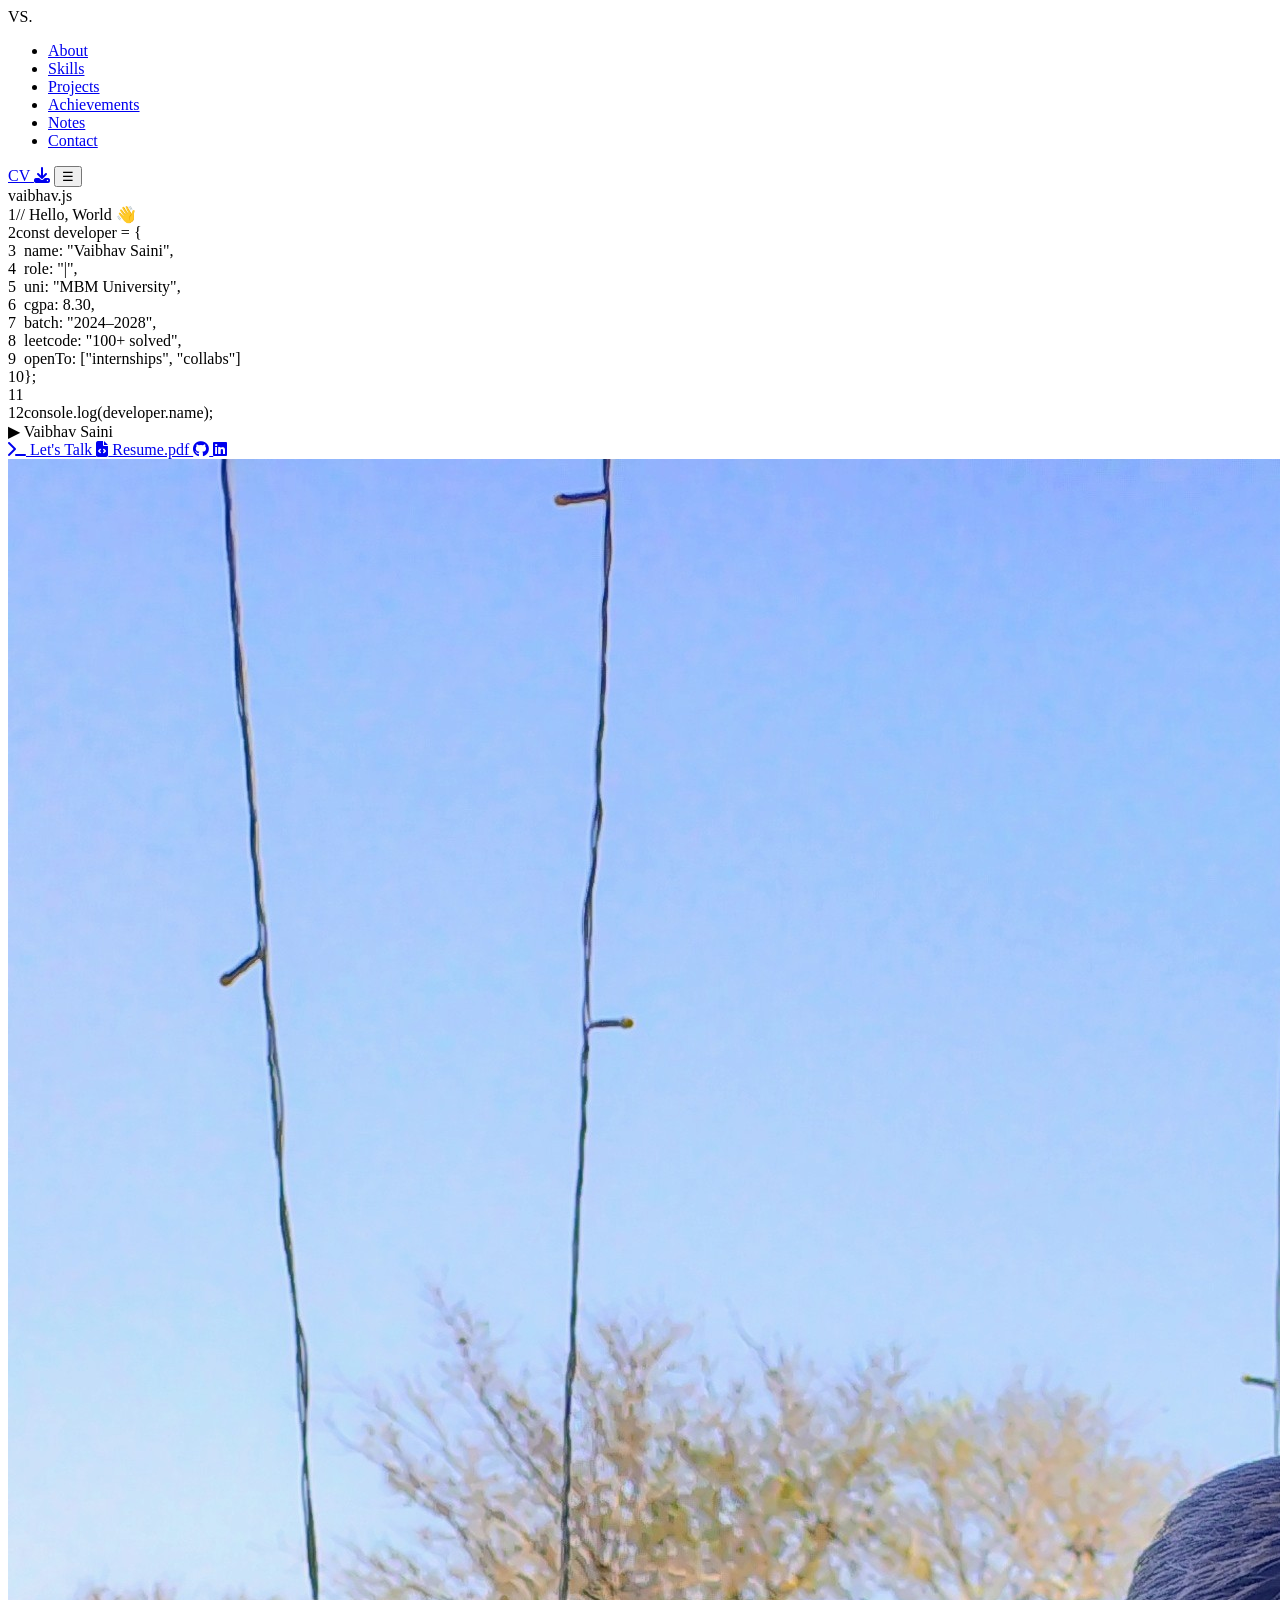
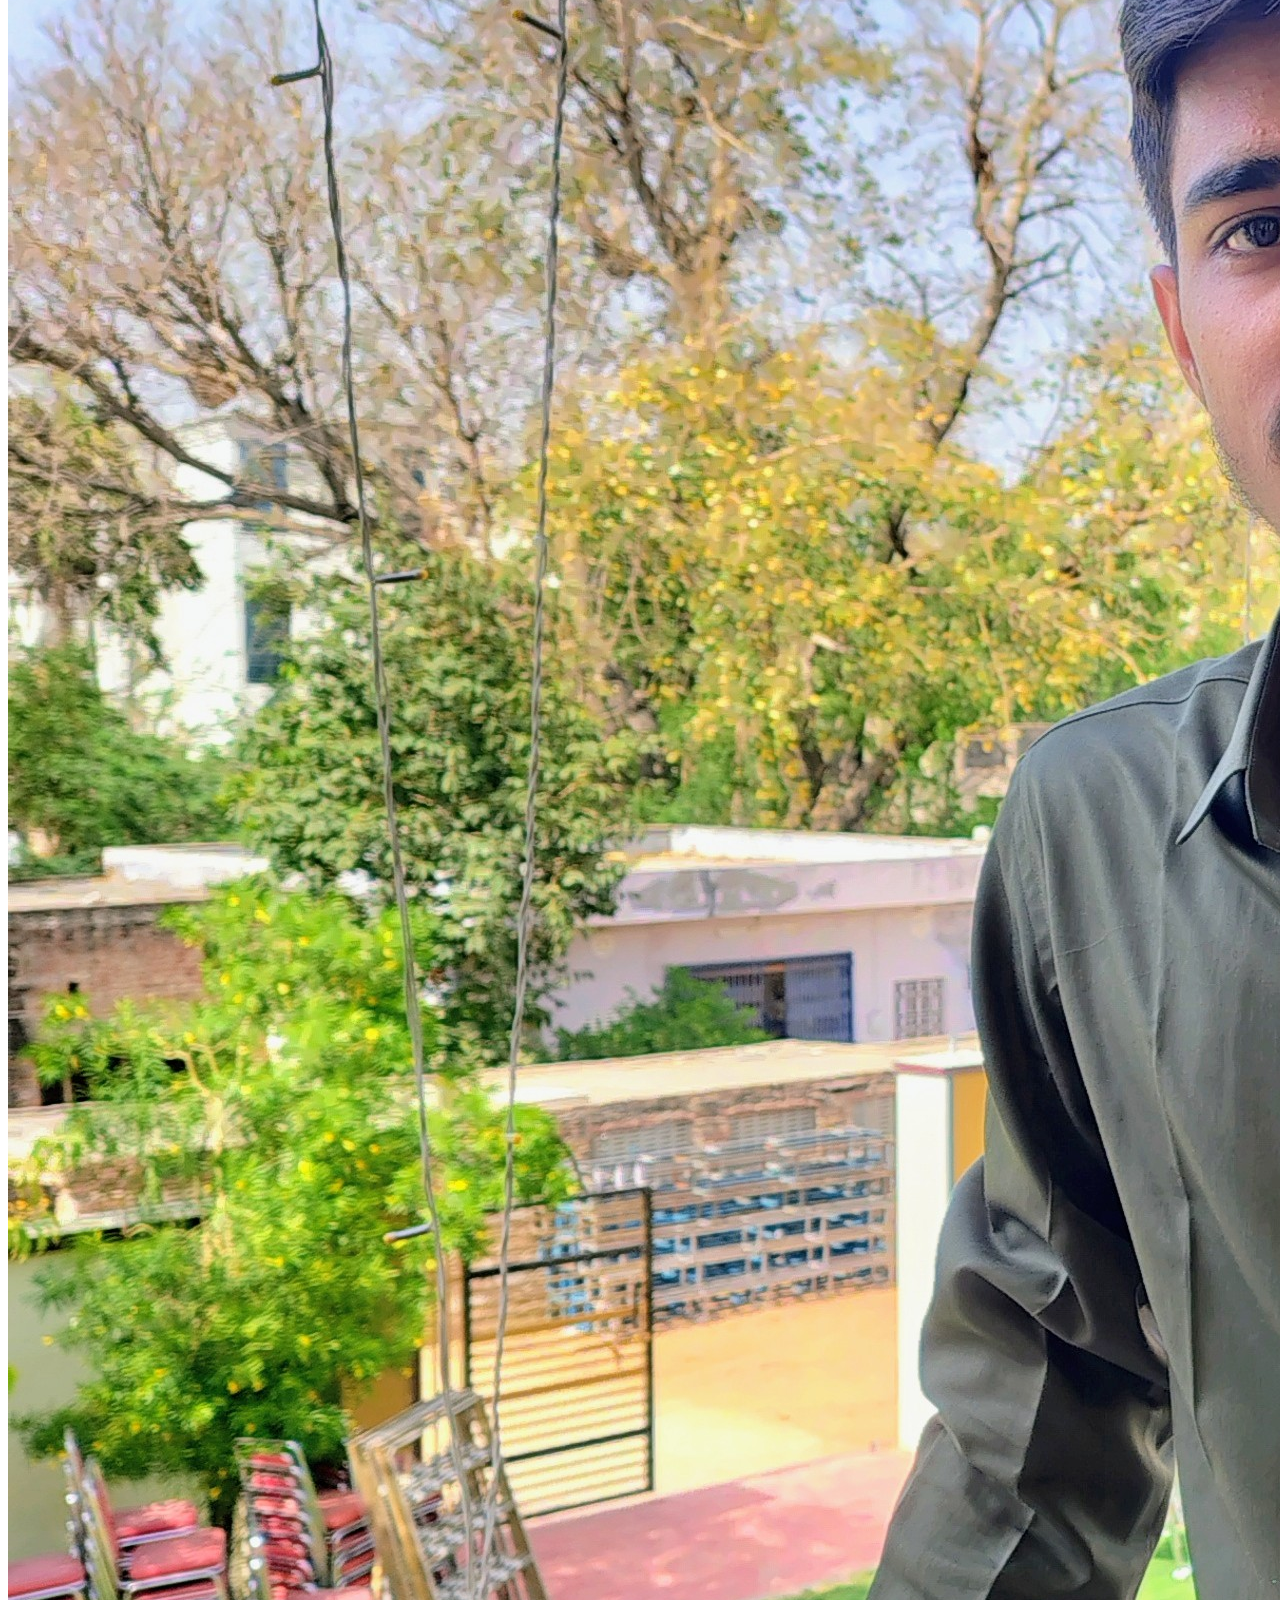
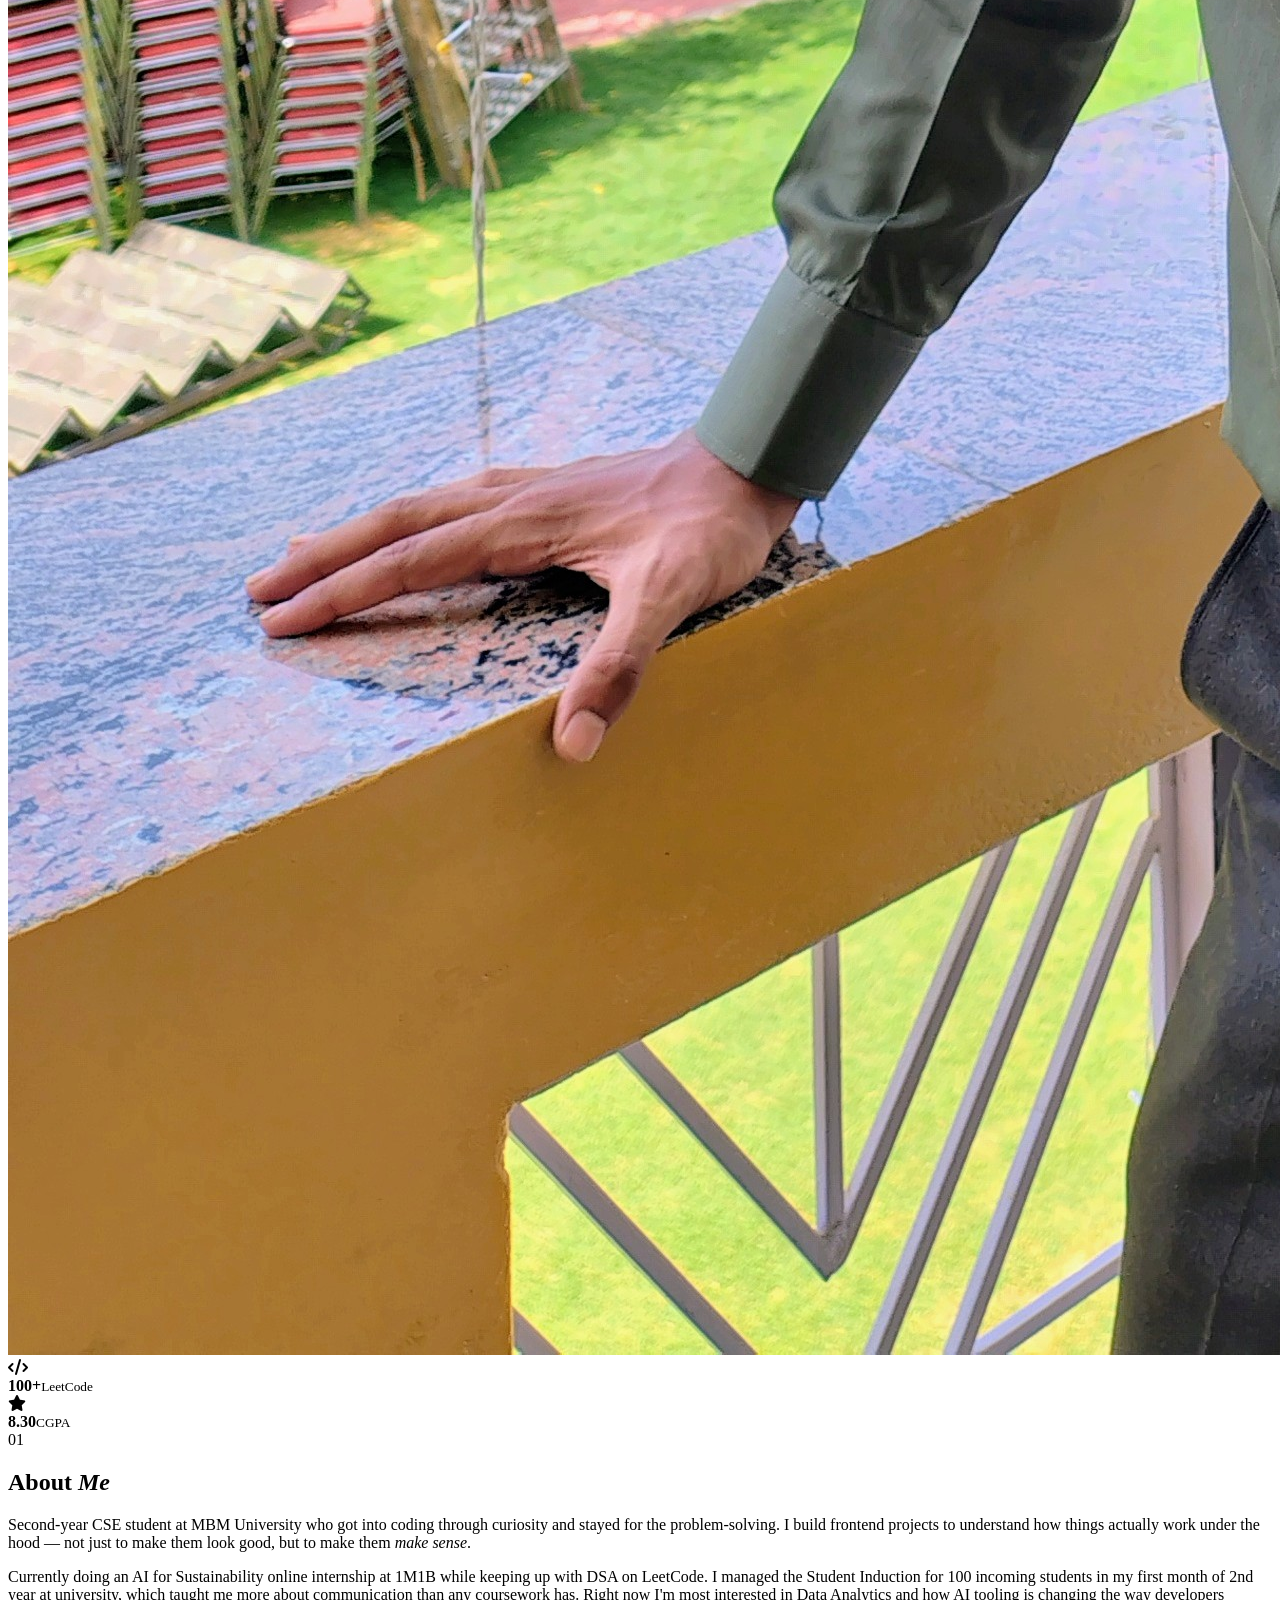
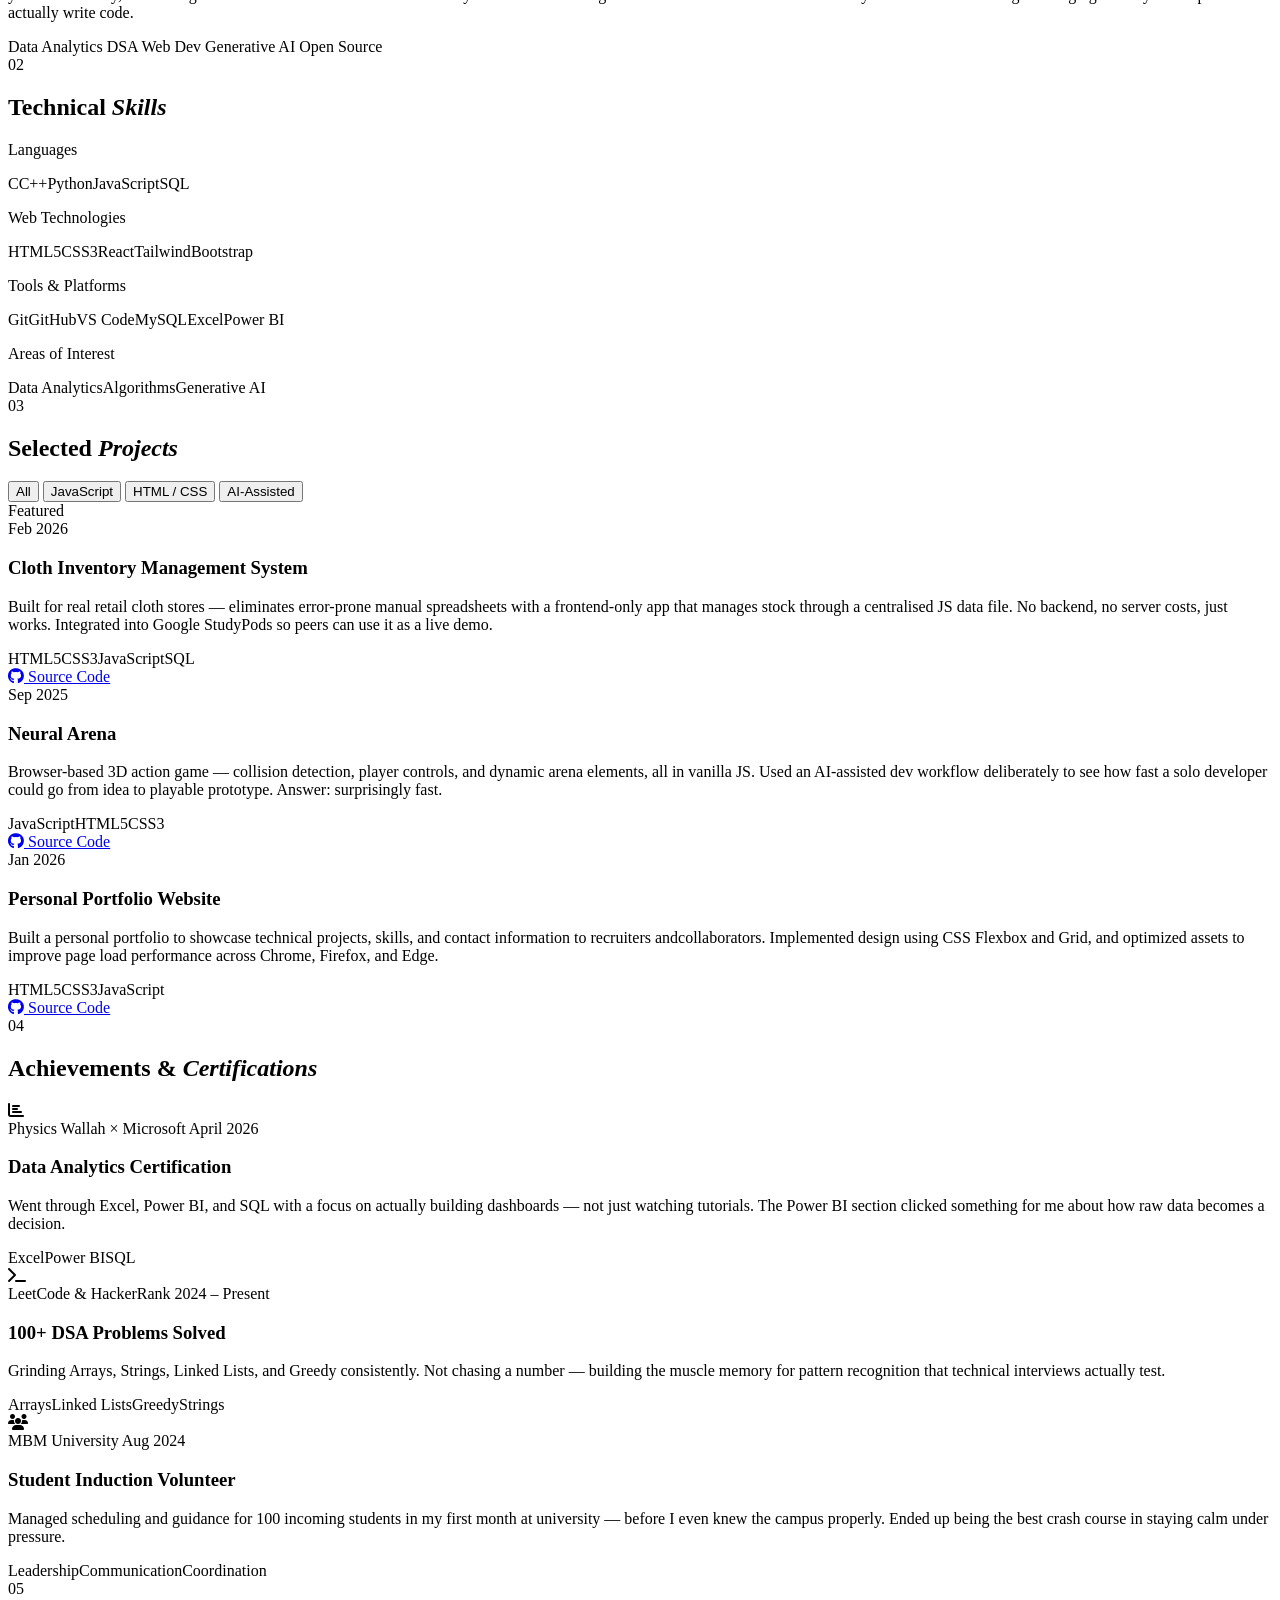
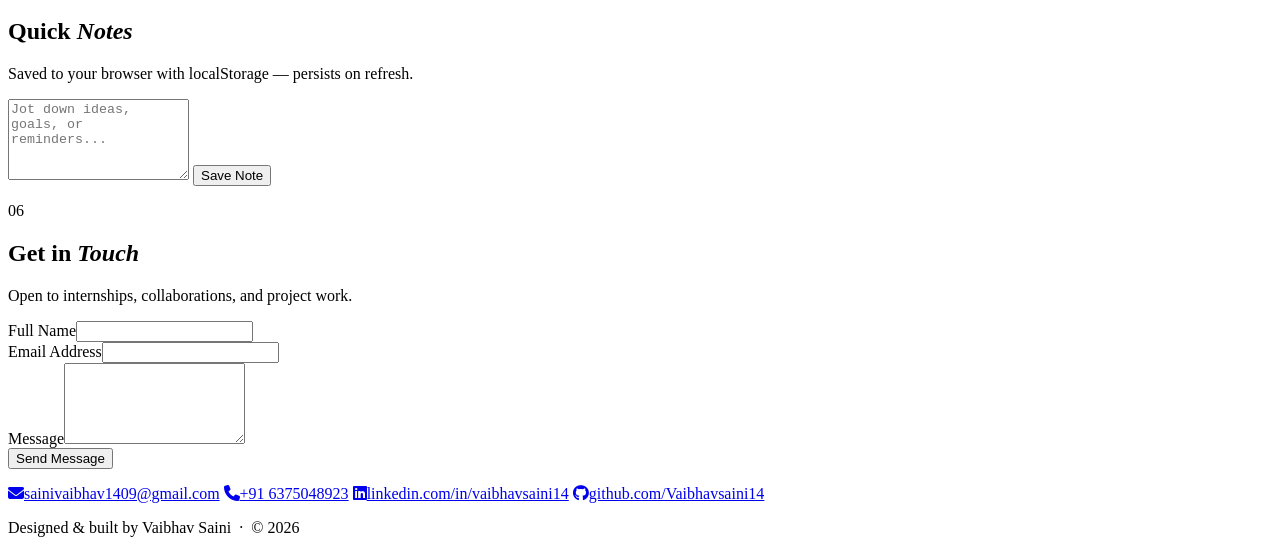
==== Task - 4/index.html @ e15093e6 "Added index file" ====
<!DOCTYPE html>
<html lang="en">
<head>
  <meta charset="UTF-8" />
  <meta name="viewport" content="width=device-width, initial-scale=1.0" />
  <title>Vaibhav Saini — Portfolio</title>
  <link rel="stylesheet" href="style.css" />
  <link rel="stylesheet" href="https://cdnjs.cloudflare.com/ajax/libs/font-awesome/6.4.0/css/all.min.css" />
  <link href="https://fonts.googleapis.com/css2?family=JetBrains+Mono:wght@400;500;600&family=Outfit:wght@300;400;500;600;700&display=swap" rel="stylesheet" />
</head>
<body>

  <nav class="nav">
    <div class="logo">VS<span>.</span></div>
    <ul class="navlist" id="navmenu">
      <li><a href="#about">About</a></li>
      <li><a href="#skills">Skills</a></li>
      <li><a href="#projects">Projects</a></li>
      <li><a href="#certs">Achievements</a></li>
      <li><a href="#notes">Notes</a></li>
      <li><a href="#contact">Contact</a></li>
    </ul>
    <div class="navr">
      <a href="My_Resume.pdf" download class="nav-cv">CV <i class="fas fa-download"></i></a>
      <button class="ham" onclick="toggleNav()">&#9776;</button>
    </div>
  </nav>

  <section id="home" class="hero">
    <div class="hero-bg-grid"></div>

    <div class="hero-inner">
      <!-- LEFT: code block intro -->
      <div class="hero-left">
        <div class="code-block">
          <div class="code-bar">
            <span class="dot dot-r"></span><span class="dot dot-y"></span><span class="dot dot-g"></span>
            <span class="code-filename">vaibhav.js</span>
          </div>
          <div class="code-body">
            <div class="code-line"><span class="ln">1</span><span class="cm">// Hello, World 👋</span></div>
            <div class="code-line"><span class="ln">2</span><span class="kw">const</span> <span class="va">developer</span> <span class="op">=</span> <span class="br">{</span></div>
            <div class="code-line"><span class="ln">3</span>&nbsp;&nbsp;<span class="pr">name</span><span class="op">:</span> <span class="st">"Vaibhav Saini"</span><span class="op">,</span></div>
            <div class="code-line"><span class="ln">4</span>&nbsp;&nbsp;<span class="pr">role</span><span class="op">:</span> <span class="st">"<span id="typer"></span><span class="cur">|</span>"</span><span class="op">,</span></div>
            <div class="code-line"><span class="ln">5</span>&nbsp;&nbsp;<span class="pr">uni</span><span class="op">:</span> <span class="st">"MBM University"</span><span class="op">,</span></div>
            <div class="code-line"><span class="ln">6</span>&nbsp;&nbsp;<span class="pr">cgpa</span><span class="op">:</span> <span class="nm">8.30</span><span class="op">,</span></div>
            <div class="code-line"><span class="ln">7</span>&nbsp;&nbsp;<span class="pr">batch</span><span class="op">:</span> <span class="st">"2024–2028"</span><span class="op">,</span></div>
            <div class="code-line"><span class="ln">8</span>&nbsp;&nbsp;<span class="pr">leetcode</span><span class="op">:</span> <span class="st">"100+ solved"</span><span class="op">,</span></div>
            <div class="code-line"><span class="ln">9</span>&nbsp;&nbsp;<span class="pr">openTo</span><span class="op">:</span> <span class="br">[</span><span class="st">"internships"</span><span class="op">,</span> <span class="st">"collabs"</span><span class="br">]</span></div>
            <div class="code-line"><span class="ln">10</span><span class="br">}</span><span class="op">;</span></div>
            <div class="code-line code-gap"><span class="ln">11</span></div>
            <div class="code-line"><span class="ln">12</span><span class="fn">console</span><span class="op">.</span><span class="fn">log</span><span class="br">(</span><span class="va">developer</span><span class="op">.</span><span class="pr">name</span><span class="br">)</span><span class="op">;</span></div>
            <div class="code-output"><span class="arrow">▶</span> <span class="out-text">Vaibhav Saini</span></div>
          </div>
        </div>

        <div class="hero-cta-row">
          <a href="#contact" class="btn-dev primary-dev">
            <i class="fas fa-terminal"></i> Let's Talk
          </a>
          <a href="My_Resume.pdf" download class="btn-dev ghost-dev">
            <i class="fas fa-file-code"></i> Resume.pdf
          </a>
          <a href="https://github.com/Vaibhavsaini14" target="_blank" class="btn-dev icon-dev">
            <i class="fab fa-github"></i>
          </a>
          <a href="https://linkedin.com/in/vaibhavsaini14" target="_blank" class="btn-dev icon-dev">
            <i class="fab fa-linkedin"></i>
          </a>
        </div>
      </div>

      <!-- RIGHT: photo + stat chips -->
      <div class="hero-right">
        <div class="photo-wrap">
          <img src="My Pic.jpg" alt="Vaibhav Saini" class="hero-photo" />
          <div class="stat-chip chip-lc">
            <i class="fas fa-code"></i>
            <div><strong>100+</strong><small>LeetCode</small></div>
          </div>
          <div class="stat-chip chip-gpa">
            <i class="fas fa-star"></i>
            <div><strong>8.30</strong><small>CGPA</small></div>
          </div>
        </div>
      </div>
    </div>
  </section>

  <section id="about" class="sec">
    <span class="sec-num">01</span>
    <div class="about-wrap">
      <h2 class="sec-h">About <em>Me</em></h2>
      <div class="about-body">
        <p>Second-year CSE student at MBM University who got into coding through curiosity and stayed for the problem-solving. I build frontend projects to understand how things actually work under the hood — not just to make them look good, but to make them <em>make sense</em>.</p>
        <p>Currently doing an AI for Sustainability online internship at 1M1B while keeping up with DSA on LeetCode. I managed the Student Induction for 100 incoming students in my first month of 2nd year at university, which taught me more about communication than any coursework has. Right now I'm most interested in Data Analytics and how AI tooling is changing the way developers actually write code.</p>
        <div class="about-tags">
          <span>Data Analytics</span>
          <span>DSA</span>
          <span>Web Dev</span>
          <span>Generative AI</span>
          <span>Open Source</span>
        </div>
      </div>
    </div>
  </section>

  <section id="skills" class="sec sec-alt">
    <span class="sec-num">02</span>
    <h2 class="sec-h">Technical <em>Skills</em></h2>
    <div class="skills-wrap">
      <div class="sk-group">
        <p class="sk-label">Languages</p>
        <div class="sk-pills">
          <span>C</span><span>C++</span><span>Python</span><span>JavaScript</span><span>SQL</span>
        </div>
      </div>
      <div class="sk-group">
        <p class="sk-label">Web Technologies</p>
        <div class="sk-pills">
          <span>HTML5</span><span>CSS3</span><span>React</span><span>Tailwind</span><span>Bootstrap</span>
        </div>
      </div>
      <div class="sk-group">
        <p class="sk-label">Tools & Platforms</p>
        <div class="sk-pills">
          <span>Git</span><span>GitHub</span><span>VS Code</span><span>MySQL</span><span>Excel</span><span>Power BI</span>
        </div>
      </div>
      <div class="sk-group">
        <p class="sk-label">Areas of Interest</p>
        <div class="sk-pills interest">
          <span>Data Analytics</span><span>Algorithms</span><span>Generative AI</span>
        </div>
      </div>
    </div>
  </section>

  <section id="projects" class="sec">
    <span class="sec-num">03</span>
    <h2 class="sec-h">Selected <em>Projects</em></h2>
    <div class="filter-row">
      <button class="fbtn active" onclick="filterP(this,'all')">All</button>
      <button class="fbtn" onclick="filterP(this,'js')">JavaScript</button>
      <button class="fbtn" onclick="filterP(this,'css')">HTML / CSS</button>
      <button class="fbtn" onclick="filterP(this,'ai')">AI-Assisted</button>
    </div>
    <div class="pgrid" id="pgrid">

      <div class="pcard" data-cat="js css">
        <div class="pcard-head">
          <span class="ptag-feat">Featured</span>
          <div class="pcard-date">Feb 2026</div>
        </div>
        <h3>Cloth Inventory Management System</h3>
        <p>Built for real retail cloth stores — eliminates error-prone manual spreadsheets with a frontend-only app that manages stock through a centralised JS data file. No backend, no server costs, just works. Integrated into Google StudyPods so peers can use it as a live demo.</p>
        <div class="ptech"><span>HTML5</span><span>CSS3</span><span>JavaScript</span><span>SQL</span></div>
        <a class="plink" href="https://github.com/mnjangid/SP0516-Major-Project" target="_blank"><i class="fab fa-github"></i> Source Code</a>
      </div>

      <div class="pcard" data-cat="js ai">
        <div class="pcard-head">
          <div class="pcard-date">Sep 2025</div>
        </div>
        <h3>Neural Arena</h3>
        <p>Browser-based 3D action game — collision detection, player controls, and dynamic arena elements, all in vanilla JS. Used an AI-assisted dev workflow deliberately to see how fast a solo developer could go from idea to playable prototype. Answer: surprisingly fast.</p>
        <div class="ptech"><span>JavaScript</span><span>HTML5</span><span>CSS3</span></div>
        <a class="plink" href="https://github.com/Vaibhavsaini14/Neural_Arena-3D-Game" target="_blank"><i class="fab fa-github"></i> Source Code</a>
      </div>

      <div class="pcard" data-cat="js css">
        <div class="pcard-head">
          <div class="pcard-date">Jan 2026</div>
        </div>
        <h3>Personal Portfolio Website</h3>
        <p>Built a personal portfolio to showcase technical projects, skills, and contact information to recruiters andcollaborators.
        Implemented design using CSS Flexbox and Grid, and optimized assets to improve page load performance across Chrome, Firefox, and Edge.</p>
        <div class="ptech"><span>HTML5</span><span>CSS3</span><span>JavaScript</span></div>
        <a class="plink" href="https://github.com/Vaibhavsaini14/WebDev" target="_blank"><i class="fab fa-github"></i> Source Code</a>
      </div>

    </div>
  </section>

  <section id="certs" class="sec sec-alt">
    <span class="sec-num">04</span>
    <h2 class="sec-h">Achievements &amp; <em>Certifications</em></h2>
    <div class="certs-grid">
      <div class="cert-card">
        <div class="cert-icon"><i class="fas fa-chart-bar"></i></div>
        <div class="cert-body">
          <span class="cert-issuer">Physics Wallah × Microsoft</span>
          <span class="cert-date">April 2026</span>
          <h3>Data Analytics Certification</h3>
          <p>Went through Excel, Power BI, and SQL with a focus on actually building dashboards — not just watching tutorials. The Power BI section clicked something for me about how raw data becomes a decision.</p>
          <div class="cert-tags"><span>Excel</span><span>Power BI</span><span>SQL</span></div>
        </div>
      </div>
      <div class="cert-card">
        <div class="cert-icon"><i class="fas fa-terminal"></i></div>
        <div class="cert-body">
          <span class="cert-issuer">LeetCode &amp; HackerRank</span>
          <span class="cert-date">2024 – Present</span>
          <h3>100+ DSA Problems Solved</h3>
          <p>Grinding Arrays, Strings, Linked Lists, and Greedy consistently. Not chasing a number — building the muscle memory for pattern recognition that technical interviews actually test.</p>
          <div class="cert-tags"><span>Arrays</span><span>Linked Lists</span><span>Greedy</span><span>Strings</span></div>
        </div>
      </div>
      <div class="cert-card">
        <div class="cert-icon"><i class="fas fa-users"></i></div>
        <div class="cert-body">
          <span class="cert-issuer">MBM University</span>
          <span class="cert-date">Aug 2024</span>
          <h3>Student Induction Volunteer</h3>
          <p>Managed scheduling and guidance for 100 incoming students in my first month at university — before I even knew the campus properly. Ended up being the best crash course in staying calm under pressure.</p>
          <div class="cert-tags"><span>Leadership</span><span>Communication</span><span>Coordination</span></div>
        </div>
      </div>
    </div>
  </section>

  <section id="notes" class="sec">
    <span class="sec-num">05</span>
    <h2 class="sec-h">Quick <em>Notes</em></h2>
    <p class="sec-sub">Saved to your browser with localStorage — persists on refresh.</p>
    <div class="notes-wrap">
      <div class="notes-in">
        <textarea id="ntxt" rows="5" placeholder="Jot down ideas, goals, or reminders..."></textarea>
        <button onclick="saveNote()">Save Note</button>
      </div>
      <ul id="nlist"></ul>
    </div>
  </section>

  <section id="contact" class="sec sec-alt">
    <span class="sec-num">06</span>
    <h2 class="sec-h">Get in <em>Touch</em></h2>
    <p class="sec-sub">Open to internships, collaborations, and project work.</p>
    <div class="contact-wrap">
      <form id="cform" onsubmit="sendMsg(event)" novalidate>
        <div class="fg"><label>Full Name</label><input type="text" id="cname" /><span class="err" id="e1"></span></div>
        <div class="fg"><label>Email Address</label><input type="email" id="cemail" /><span class="err" id="e2"></span></div>
        <div class="fg"><label>Message</label><textarea id="cmsg" rows="5"></textarea><span class="err" id="e3"></span></div>
        <button type="submit" class="btn">Send Message</button>
        <p class="ok" id="ok"></p>
      </form>
      <div class="contact-info">
        <a href="mailto:sainivaibhav1409@gmail.com" class="cinfo-row"><i class="fas fa-envelope"></i><span>sainivaibhav1409@gmail.com</span></a>
        <a href="tel:+916375048923" class="cinfo-row"><i class="fas fa-phone"></i><span>+91 6375048923</span></a>
        <a href="https://linkedin.com/in/vaibhavsaini14" target="_blank" class="cinfo-row"><i class="fab fa-linkedin"></i><span>linkedin.com/in/vaibhavsaini14</span></a>
        <a href="https://github.com/Vaibhavsaini14" target="_blank" class="cinfo-row"><i class="fab fa-github"></i><span>github.com/Vaibhavsaini14</span></a>  
      </div>
    </div>
  </section>

  <footer class="foot">
    <p>Designed &amp; built by <span>Vaibhav Saini</span> &nbsp;·&nbsp; &copy; 2026</p>
  </footer>

  <script src="script.js"></script>
</body>
</html>
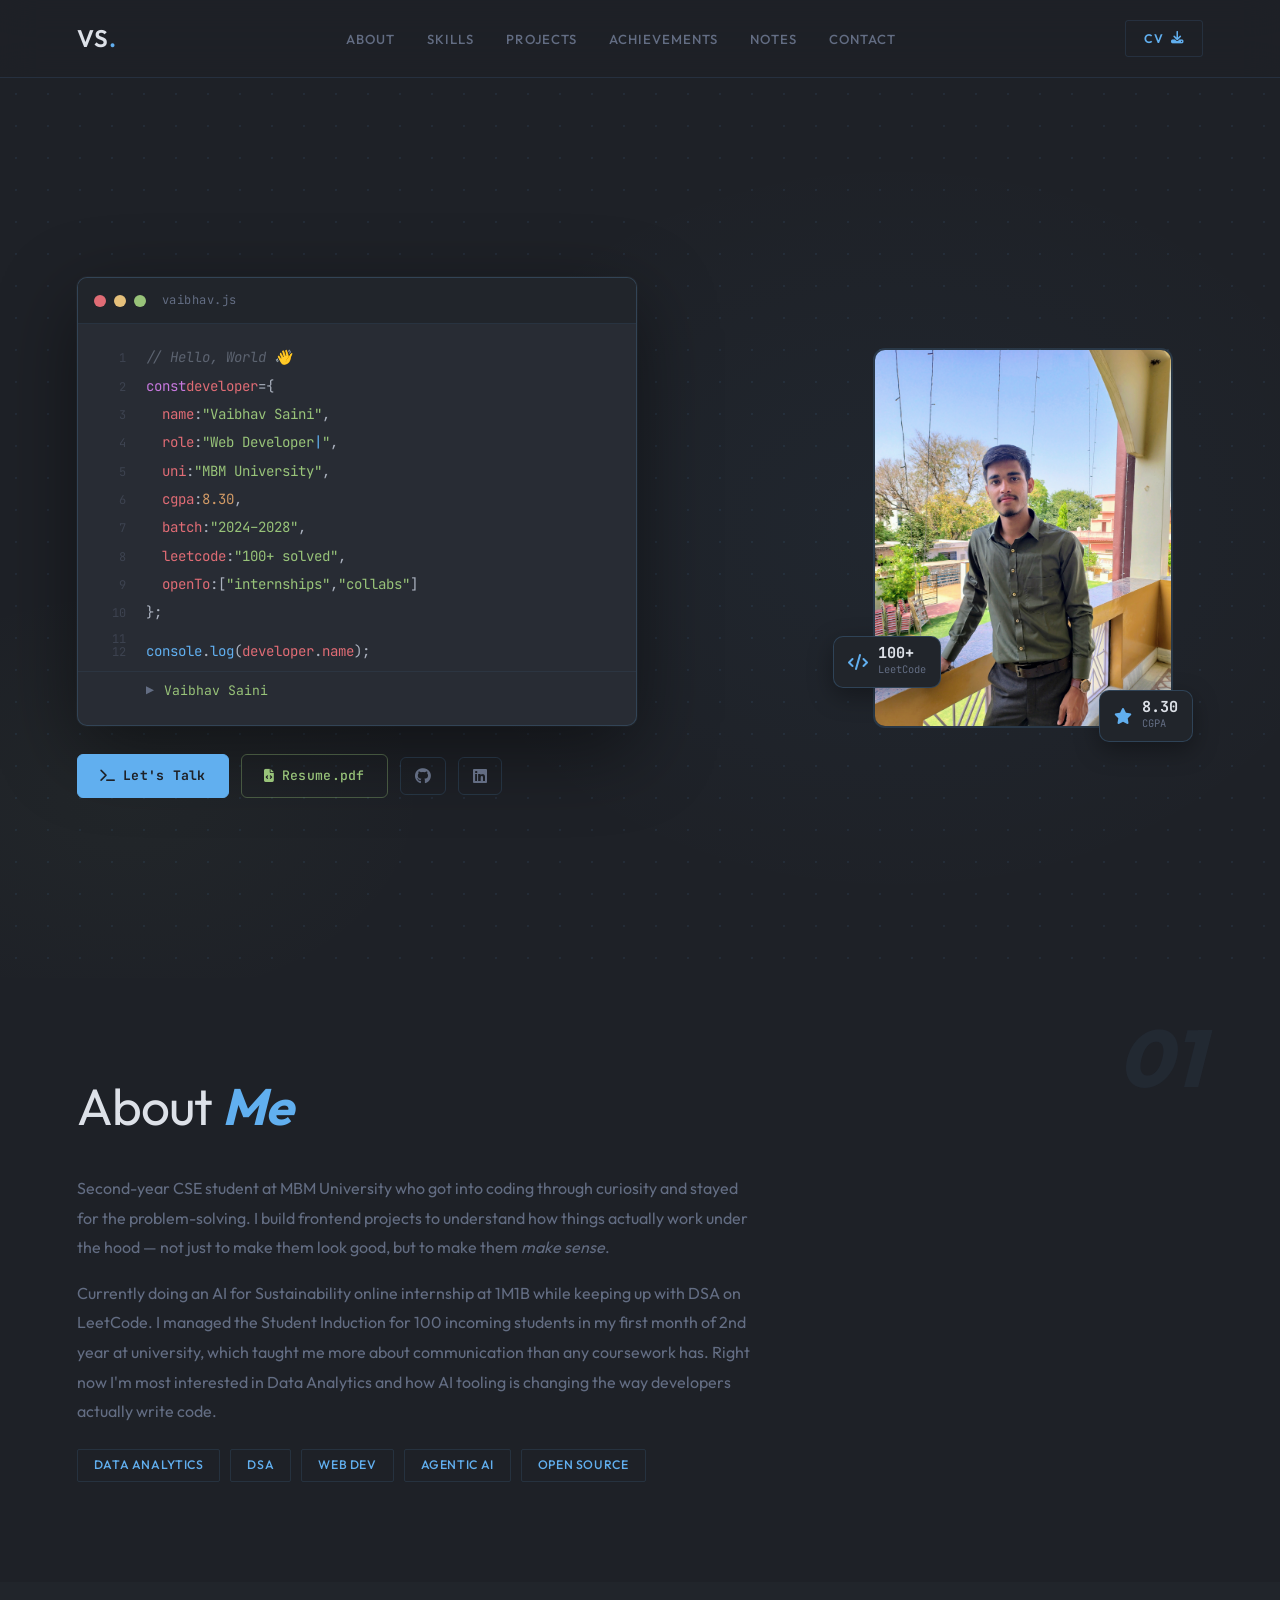
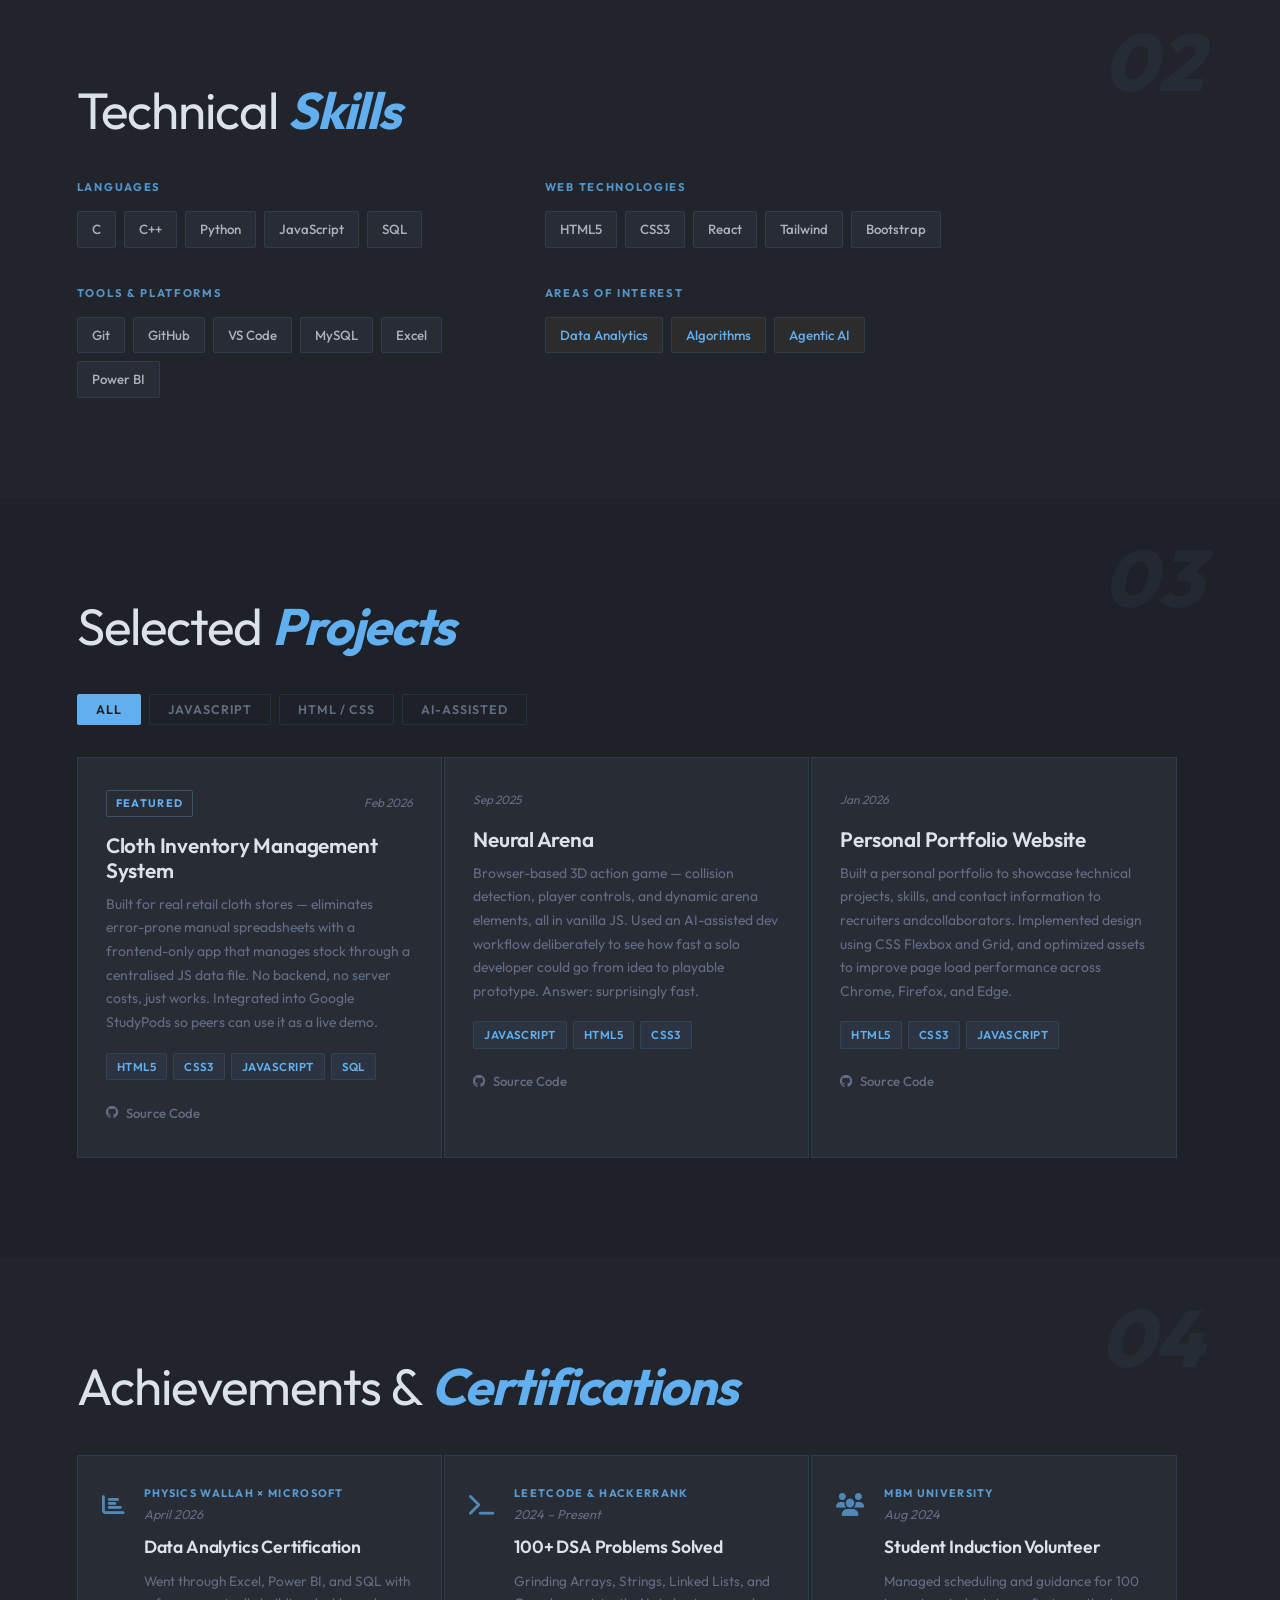
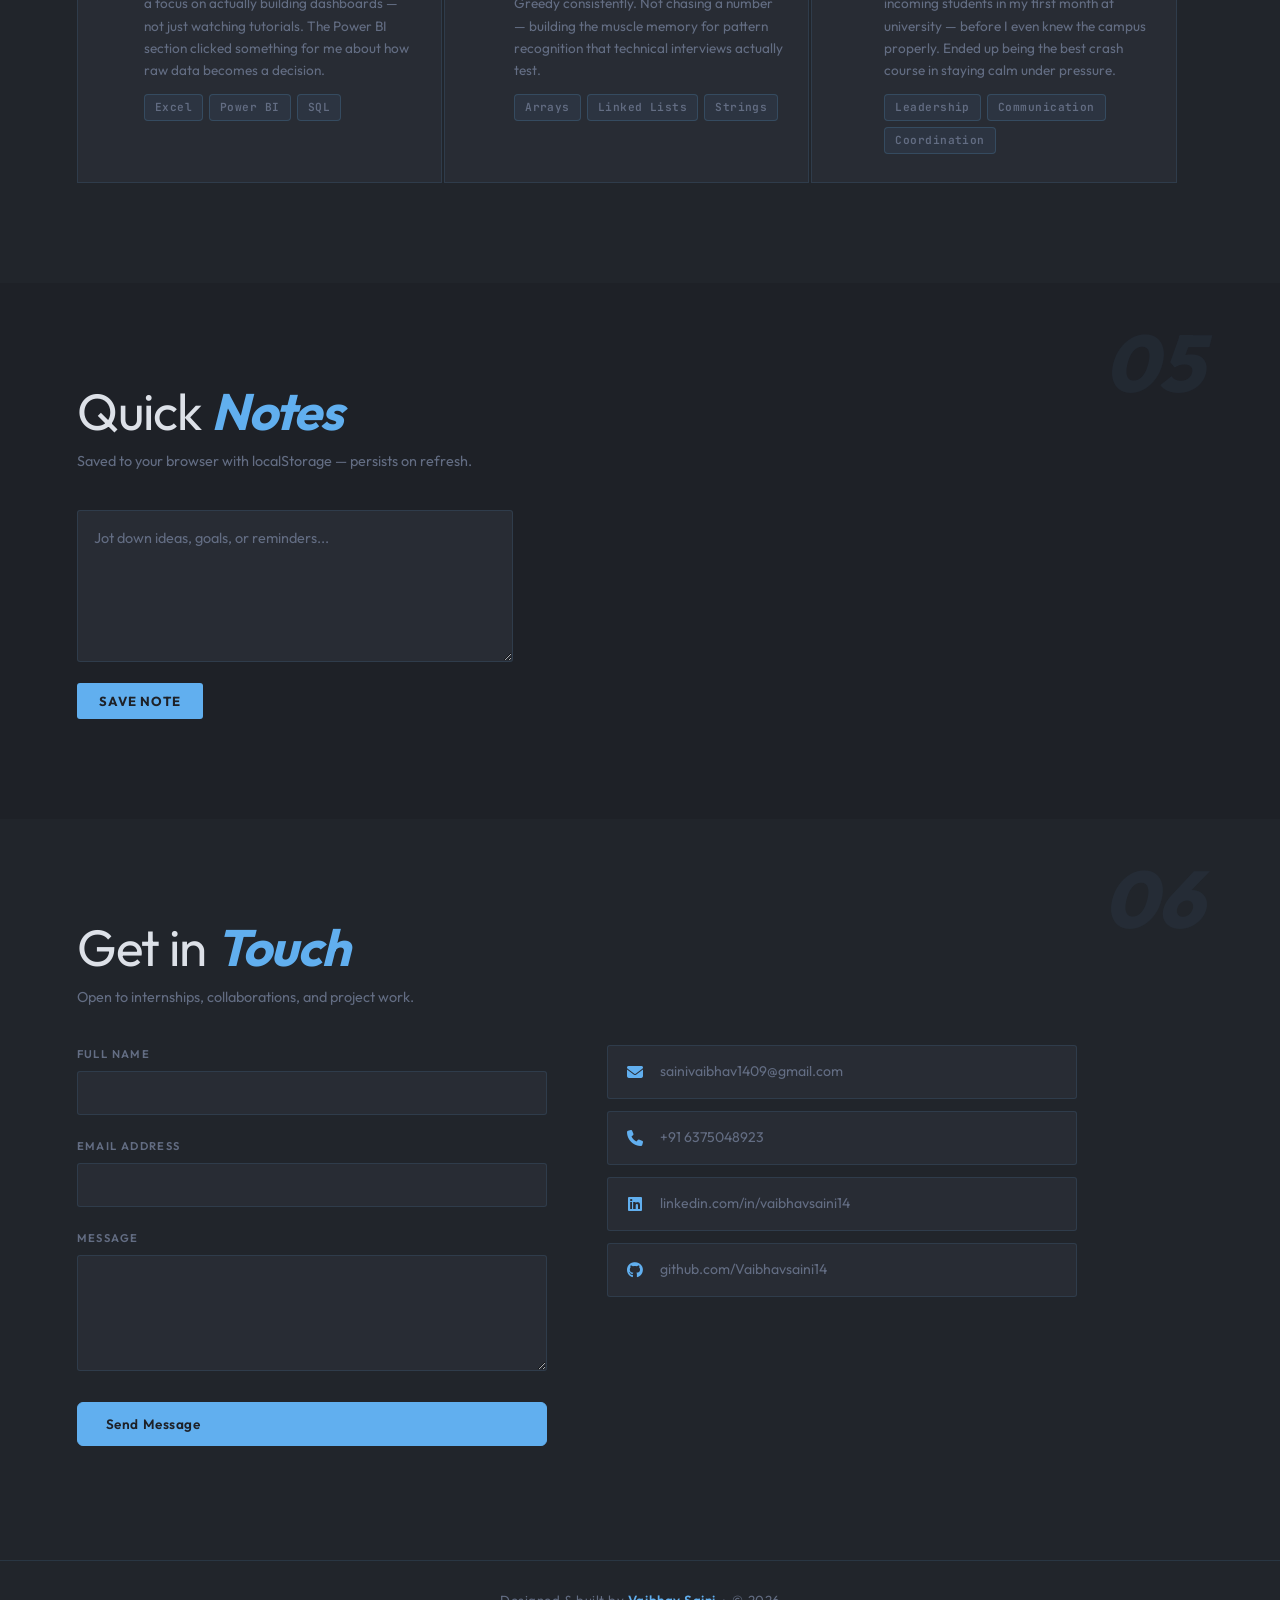
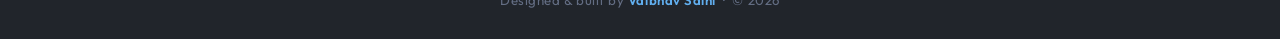
==== commit 669fb0f2: "Changes in Skiils" ====
--- a/Task - 4/index.html
+++ b/Task - 4/index.html
@@ -98,7 +98,7 @@
           <span>Data Analytics</span>
           <span>DSA</span>
           <span>Web Dev</span>
-          <span>Generative AI</span>
+          <span>Agentic AI</span>
           <span>Open Source</span>
         </div>
       </div>
@@ -130,7 +130,7 @@
       <div class="sk-group">
         <p class="sk-label">Areas of Interest</p>
         <div class="sk-pills interest">
-          <span>Data Analytics</span><span>Algorithms</span><span>Generative AI</span>
+          <span>Data Analytics</span><span>Algorithms</span><span>Agentic AI</span>
         </div>
       </div>
     </div>
@@ -203,7 +203,7 @@
           <span class="cert-date">2024 – Present</span>
           <h3>100+ DSA Problems Solved</h3>
           <p>Grinding Arrays, Strings, Linked Lists, and Greedy consistently. Not chasing a number — building the muscle memory for pattern recognition that technical interviews actually test.</p>
-          <div class="cert-tags"><span>Arrays</span><span>Linked Lists</span><span>Greedy</span><span>Strings</span></div>
+          <div class="cert-tags"><span>Arrays</span><span>Linked Lists</span><span>Strings</span></div>
         </div>
       </div>
       <div class="cert-card">
--- a/Task - 4/style.css
+++ b/Task - 4/style.css
@@ -0,0 +1,953 @@
+@import url('https://fonts.googleapis.com/css2?family=Cormorant+Garamond:ital,wght@0,400;0,600;1,700;1,800&family=Outfit:wght@300;400;500;600;700&display=swap');
+
+*, *::before, *::after { margin: 0; padding: 0; box-sizing: border-box; }
+
+:root {
+  --bg:       #1e2127;
+  --s1:       #21252b;
+  --s2:       #282c34;
+  --s3:       #2c313a;
+  --border:   rgba(97, 175, 239, 0.12);
+  --gold:     #61afef;
+  --gold2:    #56b6c2;
+  --cream:    #dde1e8;
+  --text:     #abb2bf;
+  --muted:    #636d83;
+  --success:  #98c379;
+  --danger:   #e06c75;
+  --purple:   #c678dd;
+  --yellow:   #e5c07b;
+  --orange:   #d19a66;
+  --font-d:   'Outfit', sans-serif;
+  --font-b:   'Outfit', sans-serif;
+  --font-mono: 'JetBrains Mono', 'Fira Code', 'Cascadia Code', monospace;
+}
+
+html { scroll-behavior: smooth; }
+
+body {
+  font-family: var(--font-b);
+  background-color: var(--bg);
+  color: var(--text);
+  line-height: 1.7;
+  overflow-x: hidden;
+}
+
+/* ── NAV ── */
+.nav {
+  display: flex;
+  align-items: center;
+  justify-content: space-between;
+  padding: 18px 6%;
+  background: rgba(30, 33, 39, 0.90);
+  backdrop-filter: blur(18px);
+  border-bottom: 1px solid var(--border);
+  position: sticky;
+  top: 0;
+  z-index: 1000;
+}
+
+.logo {
+  font-family: var(--font-d);
+  font-size: 1.5rem;
+  font-weight: 600;
+  color: var(--cream);
+  letter-spacing: 0.04em;
+}
+
+.logo span { color: var(--gold); }
+
+.navlist {
+  display: flex;
+  list-style: none;
+  gap: 32px;
+}
+
+.navlist a {
+  font-family: var(--font-b);
+  color: var(--muted);
+  text-decoration: none;
+  font-size: 0.82rem;
+  font-weight: 500;
+  letter-spacing: 0.08em;
+  text-transform: uppercase;
+  transition: color 0.2s;
+}
+
+.navlist a:hover { color: var(--gold); }
+
+.navr { display: flex; align-items: center; gap: 14px; }
+
+.nav-cv {
+  display: inline-flex;
+  align-items: center;
+  gap: 7px;
+  padding: 7px 18px;
+  border: 1px solid var(--border);
+  border-radius: 3px;
+  color: var(--gold);
+  text-decoration: none;
+  font-size: 0.78rem;
+  font-weight: 600;
+  letter-spacing: 0.08em;
+  text-transform: uppercase;
+  transition: all 0.2s;
+}
+
+.nav-cv:hover { background: var(--gold); color: var(--bg); border-color: var(--gold); }
+
+.ham {
+  display: none;
+  background: none;
+  border: 1px solid var(--border);
+  color: var(--text);
+  font-size: 1.1rem;
+  padding: 7px 12px;
+  border-radius: 3px;
+  cursor: pointer;
+}
+
+/* ── HERO ── */
+.hero {
+  min-height: 100vh;
+  display: flex;
+  align-items: center;
+  padding: 80px 6% 60px;
+  position: relative;
+  overflow: hidden;
+  background: var(--bg);
+}
+
+/* subtle dot grid background */
+.hero-bg-grid {
+  position: absolute;
+  inset: 0;
+  background-image: radial-gradient(circle, rgba(97,175,239,0.08) 1px, transparent 1px);
+  background-size: 32px 32px;
+  pointer-events: none;
+}
+
+.hero::before {
+  content: '';
+  position: absolute;
+  inset: 0;
+  background:
+    radial-gradient(ellipse 55% 60% at 70% 50%, rgba(97,175,239,0.04) 0%, transparent 70%),
+    radial-gradient(ellipse 40% 40% at 10% 80%, rgba(152,195,121,0.03) 0%, transparent 60%);
+  pointer-events: none;
+}
+
+.hero-inner {
+  display: grid;
+  grid-template-columns: 1fr 360px;
+  gap: 60px;
+  align-items: center;
+  width: 100%;
+  max-width: 1200px;
+}
+
+/* CODE BLOCK */
+.code-block {
+  background: #282c34;
+  border: 1px solid rgba(97,175,239,0.18);
+  border-radius: 10px;
+  overflow: hidden;
+  box-shadow: 0 24px 80px rgba(0,0,0,0.45), 0 0 0 1px rgba(255,255,255,0.03);
+  max-width: 560px;
+  font-family: var(--font-mono);
+}
+
+.code-bar {
+  display: flex;
+  align-items: center;
+  gap: 8px;
+  padding: 12px 16px;
+  background: #21252b;
+  border-bottom: 1px solid rgba(97,175,239,0.1);
+}
+
+.dot {
+  width: 12px; height: 12px;
+  border-radius: 50%;
+  display: inline-block;
+}
+.dot-r { background: #e06c75; }
+.dot-y { background: #e5c07b; }
+.dot-g { background: #98c379; }
+
+.code-filename {
+  margin-left: 8px;
+  font-family: var(--font-mono);
+  font-size: 0.75rem;
+  color: #636d83;
+  letter-spacing: 0.04em;
+}
+
+.code-body {
+  padding: 20px 0 20px;
+}
+
+.code-line {
+  display: flex;
+  align-items: baseline;
+  gap: 0;
+  padding: 1.5px 20px;
+  font-size: 0.88rem;
+  line-height: 1.8;
+  white-space: pre;
+}
+
+.code-line.code-gap { height: 10px; }
+
+.ln {
+  display: inline-block;
+  min-width: 28px;
+  color: #3d4350;
+  font-size: 0.75rem;
+  text-align: right;
+  margin-right: 20px;
+  user-select: none;
+}
+
+/* syntax colours — One Dark Pro */
+.cm  { color: #5c6370; font-style: italic; }
+.kw  { color: #c678dd; }
+.va  { color: #e06c75; }
+.op  { color: #abb2bf; }
+.br  { color: #abb2bf; }
+.pr  { color: #e06c75; }
+.st  { color: #98c379; }
+.nm  { color: #d19a66; }
+.fn  { color: #61afef; }
+
+.cur {
+  color: #61afef;
+  animation: blink 1s infinite;
+  font-style: normal;
+}
+
+.code-output {
+  display: flex;
+  align-items: center;
+  gap: 10px;
+  padding: 8px 20px 2px 68px;
+  font-size: 0.82rem;
+  color: #98c379;
+  font-family: var(--font-mono);
+  border-top: 1px solid rgba(97,175,239,0.07);
+  margin-top: 6px;
+}
+
+.arrow { color: #636d83; }
+.out-text { color: #98c379; }
+
+/* CTA ROW */
+.hero-cta-row {
+  display: flex;
+  align-items: center;
+  gap: 12px;
+  margin-top: 28px;
+  flex-wrap: wrap;
+}
+
+.btn-dev {
+  display: inline-flex;
+  align-items: center;
+  gap: 8px;
+  text-decoration: none;
+  font-family: var(--font-mono);
+  font-size: 0.82rem;
+  font-weight: 500;
+  border-radius: 6px;
+  border: 1px solid transparent;
+  cursor: pointer;
+  transition: all 0.2s ease;
+  letter-spacing: 0.02em;
+}
+
+.primary-dev {
+  padding: 10px 22px;
+  background: #61afef;
+  color: #1e2127;
+  border-color: #61afef;
+  font-weight: 700;
+}
+
+.primary-dev:hover {
+  background: #4fa3e8;
+  transform: translateY(-2px);
+  box-shadow: 0 8px 24px rgba(97,175,239,0.25);
+}
+
+.ghost-dev {
+  padding: 10px 22px;
+  background: transparent;
+  color: #98c379;
+  border-color: rgba(152,195,121,0.35);
+}
+
+.ghost-dev:hover {
+  background: rgba(152,195,121,0.08);
+  border-color: #98c379;
+  transform: translateY(-2px);
+}
+
+.icon-dev {
+  padding: 10px 14px;
+  background: transparent;
+  color: var(--muted);
+  border-color: rgba(97,175,239,0.15);
+  font-size: 1rem;
+}
+
+.icon-dev:hover {
+  color: #61afef;
+  border-color: rgba(97,175,239,0.4);
+  background: rgba(97,175,239,0.06);
+}
+
+/* HERO RIGHT — PHOTO */
+.hero-right {
+  display: flex;
+  justify-content: center;
+  align-items: center;
+}
+
+.photo-wrap {
+  position: relative;
+  width: 300px;
+}
+
+.hero-photo {
+  width: 100%;
+  height: 380px;
+  object-fit: cover;
+  object-position: center top;
+  border-radius: 12px;
+  display: block;
+  filter: contrast(1.04) saturate(0.9);
+  border: 2px solid rgba(97,175,239,0.15);
+}
+
+.status-chip {
+  position: absolute;
+  top: -14px;
+  left: 50%;
+  transform: translateX(-50%);
+  background: #21252b;
+  border: 1px solid rgba(152,195,121,0.35);
+  border-radius: 20px;
+  padding: 5px 14px;
+  font-family: var(--font-mono);
+  font-size: 0.72rem;
+  color: #98c379;
+  display: flex;
+  align-items: center;
+  gap: 7px;
+  white-space: nowrap;
+  box-shadow: 0 4px 16px rgba(0,0,0,0.3);
+}
+
+.blink-dot {
+  width: 7px; height: 7px;
+  border-radius: 50%;
+  background: #98c379;
+  animation: blink 1.4s ease infinite;
+  flex-shrink: 0;
+}
+
+.stat-chip {
+  position: absolute;
+  background: #21252b;
+  border: 1px solid rgba(97,175,239,0.22);
+  border-radius: 10px;
+  padding: 8px 14px;
+  font-family: var(--font-mono);
+  display: flex;
+  align-items: center;
+  gap: 10px;
+  box-shadow: 0 8px 24px rgba(0,0,0,0.35);
+}
+
+.stat-chip i { color: #61afef; font-size: 1rem; }
+.stat-chip strong { display: block; font-size: 0.95rem; color: #dde1e8; line-height: 1; }
+.stat-chip small { display: block; font-size: 0.65rem; color: #636d83; margin-top: 1px; }
+
+.chip-lc { bottom: 40px; left: -40px; }
+.chip-gpa { bottom: -14px; right: -20px; }
+
+/* KEEP .btn for other sections */
+.btn {
+  display: inline-flex;
+  align-items: center;
+  gap: 8px;
+  padding: 12px 28px;
+  background: var(--gold);
+  color: var(--bg);
+  text-decoration: none;
+  border-radius: 6px;
+  font-family: var(--font-b);
+  font-weight: 600;
+  font-size: 0.85rem;
+  letter-spacing: 0.04em;
+  border: 1px solid var(--gold);
+  cursor: pointer;
+  transition: all 0.25s;
+}
+
+.btn:hover { background: var(--gold2); border-color: var(--gold2); transform: translateY(-2px); }
+
+.ghost {
+  background: transparent;
+  color: var(--gold);
+}
+
+.ghost:hover { background: rgba(97, 175, 239, 0.08); }
+
+/* ── SECTIONS ── */
+.sec {
+  padding: 100px 6%;
+  position: relative;
+}
+
+.sec-alt { background: var(--s1); }
+
+.sec-num {
+  font-family: var(--font-d);
+  font-size: 5rem;
+  font-weight: 800;
+  font-style: italic;
+  color: rgba(97, 175, 239, 0.06);
+  position: absolute;
+  top: 40px;
+  right: 6%;
+  line-height: 1;
+  pointer-events: none;
+  user-select: none;
+}
+
+.sec-h {
+  font-family: var(--font-d);
+  font-size: clamp(2.2rem, 4vw, 3.2rem);
+  font-weight: 400;
+  letter-spacing: -0.02em;
+  color: var(--cream);
+  margin-bottom: 40px;
+  line-height: 1.1;
+}
+
+.sec-h em {
+  font-style: italic;
+  font-weight: 700;
+  color: #61afef;
+}
+
+.sec-sub {
+  color: var(--muted);
+  font-size: 0.9rem;
+  margin-top: -30px;
+  margin-bottom: 36px;
+}
+
+/* ── ABOUT ── */
+.about-wrap { max-width: 900px; }
+
+.about-body p {
+  color: var(--muted);
+  font-size: 1rem;
+  line-height: 1.85;
+  margin-bottom: 16px;
+  max-width: 680px;
+}
+
+.about-tags {
+  display: flex;
+  flex-wrap: wrap;
+  gap: 10px;
+  margin-top: 22px;
+}
+
+.about-tags span {
+  padding: 5px 16px;
+  border: 1px solid var(--border);
+  border-radius: 2px;
+  font-size: 0.77rem;
+  font-weight: 500;
+  color: var(--gold);
+  letter-spacing: 0.05em;
+  text-transform: uppercase;
+}
+
+/* ── SKILLS ── */
+.skills-wrap {
+  display: grid;
+  grid-template-columns: 1fr 1fr;
+  gap: 36px;
+  max-width: 900px;
+}
+
+.sk-label {
+  font-size: 0.7rem;
+  font-weight: 700;
+  letter-spacing: 0.15em;
+  text-transform: uppercase;
+  color: var(--gold);
+  margin-bottom: 14px;
+  opacity: 0.8;
+}
+
+.sk-pills {
+  display: flex;
+  flex-wrap: wrap;
+  gap: 8px;
+}
+
+.sk-pills span {
+  padding: 6px 14px;
+  background: var(--s2);
+  border: 1px solid var(--border);
+  border-radius: 2px;
+  font-size: 0.83rem;
+  font-weight: 500;
+  color: var(--text);
+  transition: border-color 0.2s, color 0.2s;
+}
+
+.sk-pills span:hover { border-color: var(--gold); color: var(--gold2); }
+
+.sk-pills.interest span { color: var(--gold); background: rgba(212, 168, 83, 0.06); }
+
+/* ── PROJECTS ── */
+.filter-row {
+  display: flex;
+  gap: 8px;
+  flex-wrap: wrap;
+  margin-bottom: 32px;
+}
+
+.fbtn {
+  padding: 7px 18px;
+  border: 1px solid var(--border);
+  border-radius: 2px;
+  background: transparent;
+  color: var(--muted);
+  font-family: var(--font-b);
+  font-size: 0.78rem;
+  font-weight: 600;
+  letter-spacing: 0.08em;
+  text-transform: uppercase;
+  cursor: pointer;
+  transition: all 0.2s;
+}
+
+.fbtn:hover, .fbtn.active {
+  background: var(--gold);
+  border-color: var(--gold);
+  color: var(--bg);
+}
+
+.pgrid {
+  display: grid;
+  grid-template-columns: repeat(auto-fill, minmax(320px, 1fr));
+  gap: 2px;
+  max-width: 1100px;
+}
+
+.pcard {
+  background: var(--s2);
+  border: 1px solid var(--border);
+  padding: 32px 28px;
+  position: relative;
+  overflow: hidden;
+  transition: background 0.25s;
+}
+
+.pcard::before {
+  content: '';
+  position: absolute;
+  bottom: 0;
+  left: 0;
+  width: 0;
+  height: 2px;
+  background: var(--gold);
+  transition: width 0.35s ease;
+}
+
+.pcard:hover { background: var(--s3); }
+.pcard:hover::before { width: 100%; }
+
+.pcard-head {
+  display: flex;
+  justify-content: space-between;
+  align-items: center;
+  margin-bottom: 16px;
+}
+
+.ptag-feat {
+  font-size: 0.68rem;
+  font-weight: 700;
+  letter-spacing: 0.12em;
+  text-transform: uppercase;
+  color: var(--gold);
+  border: 1px solid rgba(97, 175, 239, 0.3);
+  padding: 3px 9px;
+  border-radius: 2px;
+}
+
+.pcard-date {
+  font-size: 0.75rem;
+  color: var(--muted);
+  font-weight: 400;
+  font-style: italic;
+  font-family: var(--font-d);
+}
+
+.pcard h3 {
+  font-family: var(--font-d);
+  font-size: 1.3rem;
+  font-weight: 600;
+  color: var(--cream);
+  margin-bottom: 10px;
+  line-height: 1.2;
+  letter-spacing: -0.01em;
+}
+
+.pcard p {
+  font-size: 0.87rem;
+  color: var(--muted);
+  line-height: 1.7;
+  margin-bottom: 18px;
+}
+
+.ptech {
+  display: flex;
+  flex-wrap: wrap;
+  gap: 6px;
+  margin-bottom: 18px;
+}
+
+.ptech span {
+  padding: 3px 10px;
+  background: rgba(97, 175, 239, 0.07);
+  border: 1px solid var(--border);
+  border-radius: 2px;
+  font-size: 0.72rem;
+  font-weight: 600;
+  color: var(--gold);
+  letter-spacing: 0.04em;
+  text-transform: uppercase;
+}
+
+.plink {
+  color: var(--muted);
+  text-decoration: none;
+  font-size: 0.82rem;
+  font-weight: 500;
+  display: inline-flex;
+  align-items: center;
+  gap: 7px;
+  transition: color 0.2s;
+}
+
+.plink:hover { color: var(--gold); }
+
+/* ── CERTIFICATIONS ── */
+.certs-grid {
+  display: grid;
+  grid-template-columns: repeat(auto-fit, minmax(280px, 1fr));
+  gap: 2px;
+  max-width: 1100px;
+}
+
+.cert-card {
+  display: flex;
+  gap: 20px;
+  padding: 28px 24px;
+  background: var(--s2);
+  border: 1px solid var(--border);
+  transition: background 0.2s;
+}
+
+.cert-card:hover { background: var(--s3); }
+
+.cert-icon {
+  font-size: 1.4rem;
+  color: var(--gold);
+  opacity: 0.7;
+  flex-shrink: 0;
+  margin-top: 2px;
+}
+
+.cert-date {
+  font-family: var(--font-d);
+  font-style: italic;
+  font-size: 0.8rem;
+  color: var(--muted);
+  display: block;
+  margin-bottom: 6px;
+}
+
+.cert-card h3 {
+  font-family: var(--font-d);
+  font-size: 1.1rem;
+  font-weight: 600;
+  color: var(--cream);
+  margin-bottom: 8px;
+  letter-spacing: -0.01em;
+}
+
+.cert-card p {
+  font-size: 0.85rem;
+  color: var(--muted);
+  line-height: 1.65;
+}
+
+/* ── NOTES ── */
+.notes-wrap {
+  display: grid;
+  grid-template-columns: 1fr 1fr;
+  gap: 28px;
+  max-width: 900px;
+}
+
+.notes-in textarea {
+  width: 100%;
+  padding: 16px;
+  background: var(--s2);
+  border: 1px solid var(--border);
+  border-radius: 3px;
+  color: var(--text);
+  font-family: var(--font-b);
+  font-size: 0.9rem;
+  resize: vertical;
+  outline: none;
+  transition: border-color 0.2s;
+  line-height: 1.65;
+}
+
+.notes-in textarea::placeholder { color: var(--muted); }
+.notes-in textarea:focus { border-color: #61afef; }
+
+.notes-in button {
+  margin-top: 12px;
+  padding: 10px 22px;
+  background: var(--gold);
+  color: var(--bg);
+  border: none;
+  border-radius: 3px;
+  font-family: var(--font-b);
+  font-weight: 700;
+  font-size: 0.82rem;
+  letter-spacing: 0.08em;
+  text-transform: uppercase;
+  cursor: pointer;
+  transition: background 0.2s;
+}
+
+.notes-in button:hover { background: var(--gold2); }
+
+#nlist { list-style: none; display: flex; flex-direction: column; gap: 8px; max-height: 320px; overflow-y: auto; }
+
+#nlist li {
+  display: flex;
+  justify-content: space-between;
+  align-items: flex-start;
+  gap: 12px;
+  padding: 12px 16px;
+  background: var(--s2);
+  border: 1px solid var(--border);
+  border-radius: 3px;
+  font-size: 0.87rem;
+  color: var(--muted);
+  line-height: 1.5;
+}
+
+#nlist li button {
+  background: none;
+  border: 1px solid var(--danger);
+  color: var(--danger);
+  border-radius: 2px;
+  padding: 2px 9px;
+  font-size: 0.73rem;
+  cursor: pointer;
+  white-space: nowrap;
+  transition: all 0.2s;
+}
+
+#nlist li button:hover { background: var(--danger); color: white; }
+
+/* ── CONTACT ── */
+.contact-wrap {
+  display: grid;
+  grid-template-columns: 1fr 1fr;
+  gap: 60px;
+  max-width: 1000px;
+  align-items: start;
+}
+
+#cform { display: flex; flex-direction: column; }
+
+.fg { margin-bottom: 18px; }
+
+.fg label {
+  display: block;
+  font-size: 0.7rem;
+  font-weight: 600;
+  letter-spacing: 0.12em;
+  text-transform: uppercase;
+  color: var(--muted);
+  margin-bottom: 7px;
+}
+
+.fg input, .fg textarea {
+  width: 100%;
+  padding: 12px 14px;
+  background: var(--s2);
+  border: 1px solid var(--border);
+  border-radius: 3px;
+  color: var(--text);
+  font-family: var(--font-b);
+  font-size: 0.9rem;
+  outline: none;
+  transition: border-color 0.2s;
+}
+
+.fg input:focus, .fg textarea:focus { border-color: #61afef; }
+
+.err { display: block; font-size: 0.77rem; color: var(--danger); margin-top: 4px; }
+
+.ok { color: var(--success); font-weight: 600; font-size: 0.88rem; margin-top: 14px; }
+
+.contact-info { display: flex; flex-direction: column; gap: 12px; }
+
+.cinfo-row {
+  display: flex;
+  align-items: center;
+  gap: 16px;
+  padding: 14px 18px;
+  background: var(--s2);
+  border: 1px solid var(--border);
+  border-radius: 3px;
+  color: var(--muted);
+  text-decoration: none;
+  font-size: 0.88rem;
+  transition: all 0.2s;
+}
+
+.cinfo-row i { color: var(--gold); font-size: 1rem; width: 18px; text-align: center; }
+.cinfo-row:hover { border-color: var(--gold); color: var(--text); transform: translateX(4px); }
+
+.cr-quote {
+  margin-top: 12px;
+  padding: 18px 20px;
+  border-left: 2px solid var(--gold);
+  opacity: 0.7;
+}
+
+.cr-quote p { font-family: var(--font-d); font-style: italic; font-size: 0.97rem; color: var(--muted); line-height: 1.6; margin-bottom: 8px; }
+.cr-quote span { font-size: 0.73rem; color: var(--gold); font-weight: 600; letter-spacing: 0.06em; text-transform: uppercase; }
+
+/* ── FOOTER ── */
+.foot {
+  text-align: center;
+  padding: 28px;
+  background: var(--s1);
+  border-top: 1px solid var(--border);
+  color: var(--muted);
+  font-size: 0.83rem;
+  letter-spacing: 0.04em;
+}
+
+.foot span { color: var(--gold); font-weight: 600; }
+
+/* ── ANIMATIONS ── */
+@keyframes blink { 0%, 100% { opacity: 1; } 50% { opacity: 0; } }
+
+@keyframes fadeUp {
+  from { opacity: 0; transform: translateY(20px); }
+  to   { opacity: 1; transform: translateY(0); }
+}
+
+.hero-left > * {
+  animation: fadeUp 0.7s ease both;
+}
+
+.hero-left > *:nth-child(1) { animation-delay: 0s; }
+.hero-left > *:nth-child(2) { animation-delay: 0.08s; }
+.hero-left > *:nth-child(3) { animation-delay: 0.16s; }
+.hero-left > *:nth-child(4) { animation-delay: 0.24s; }
+.hero-left > *:nth-child(5) { animation-delay: 0.30s; }
+.hero-left > *:nth-child(6) { animation-delay: 0.36s; }
+.hero-left > *:nth-child(7) { animation-delay: 0.42s; }
+
+/* ── RESPONSIVE ── */
+@media (max-width: 960px) {
+  .hero-inner { grid-template-columns: 1fr; gap: 50px; }
+  .hero-right { justify-content: center; order: -1; }
+  .code-block { max-width: 100%; }
+  .hero-cta-row { justify-content: center; }
+  .photo-wrap { width: 260px; }
+  .hero-photo { height: 320px; }
+  .about-tags { justify-content: center; }
+  .skills-wrap { grid-template-columns: 1fr; }
+  .notes-wrap { grid-template-columns: 1fr; }
+  .contact-wrap { grid-template-columns: 1fr; gap: 36px; }
+}
+
+@media (max-width: 640px) {
+  .nav { padding: 14px 5%; }
+
+  .navlist {
+    display: none;
+    flex-direction: column;
+    gap: 18px;
+    background: rgba(30, 33, 39, 0.97);
+    backdrop-filter: blur(20px);
+    position: absolute;
+    top: 64px;
+    left: 0;
+    width: 100%;
+    padding: 24px 6%;
+    border-bottom: 1px solid var(--border);
+  }
+
+  .navlist.open { display: flex; }
+  .ham { display: block; }
+  .nav-cv { display: none; }
+  .sec { padding: 70px 5%; }
+  .hero { padding: 60px 5% 50px; }
+  .hero-name { font-size: 3.8rem; }
+  .pgrid, .certs-grid { grid-template-columns: 1fr; }
+  .hero-nums { gap: 20px; }
+}
+
+/* ── CERT CARD EXTRAS ── */
+.cert-issuer {
+  display: block;
+  font-size: 0.68rem;
+  font-weight: 700;
+  letter-spacing: 0.12em;
+  text-transform: uppercase;
+  color: #61afef;
+  margin-bottom: 2px;
+  opacity: 0.85;
+}
+
+.cert-tags {
+  display: flex;
+  flex-wrap: wrap;
+  gap: 6px;
+  margin-top: 12px;
+}
+
+.cert-tags span {
+  padding: 3px 10px;
+  background: rgba(97, 175, 239, 0.07);
+  border: 1px solid rgba(97, 175, 239, 0.18);
+  border-radius: 4px;
+  font-size: 0.7rem;
+  font-weight: 600;
+  color: #636d83;
+  letter-spacing: 0.04em;
+  font-family: var(--font-mono);
+}
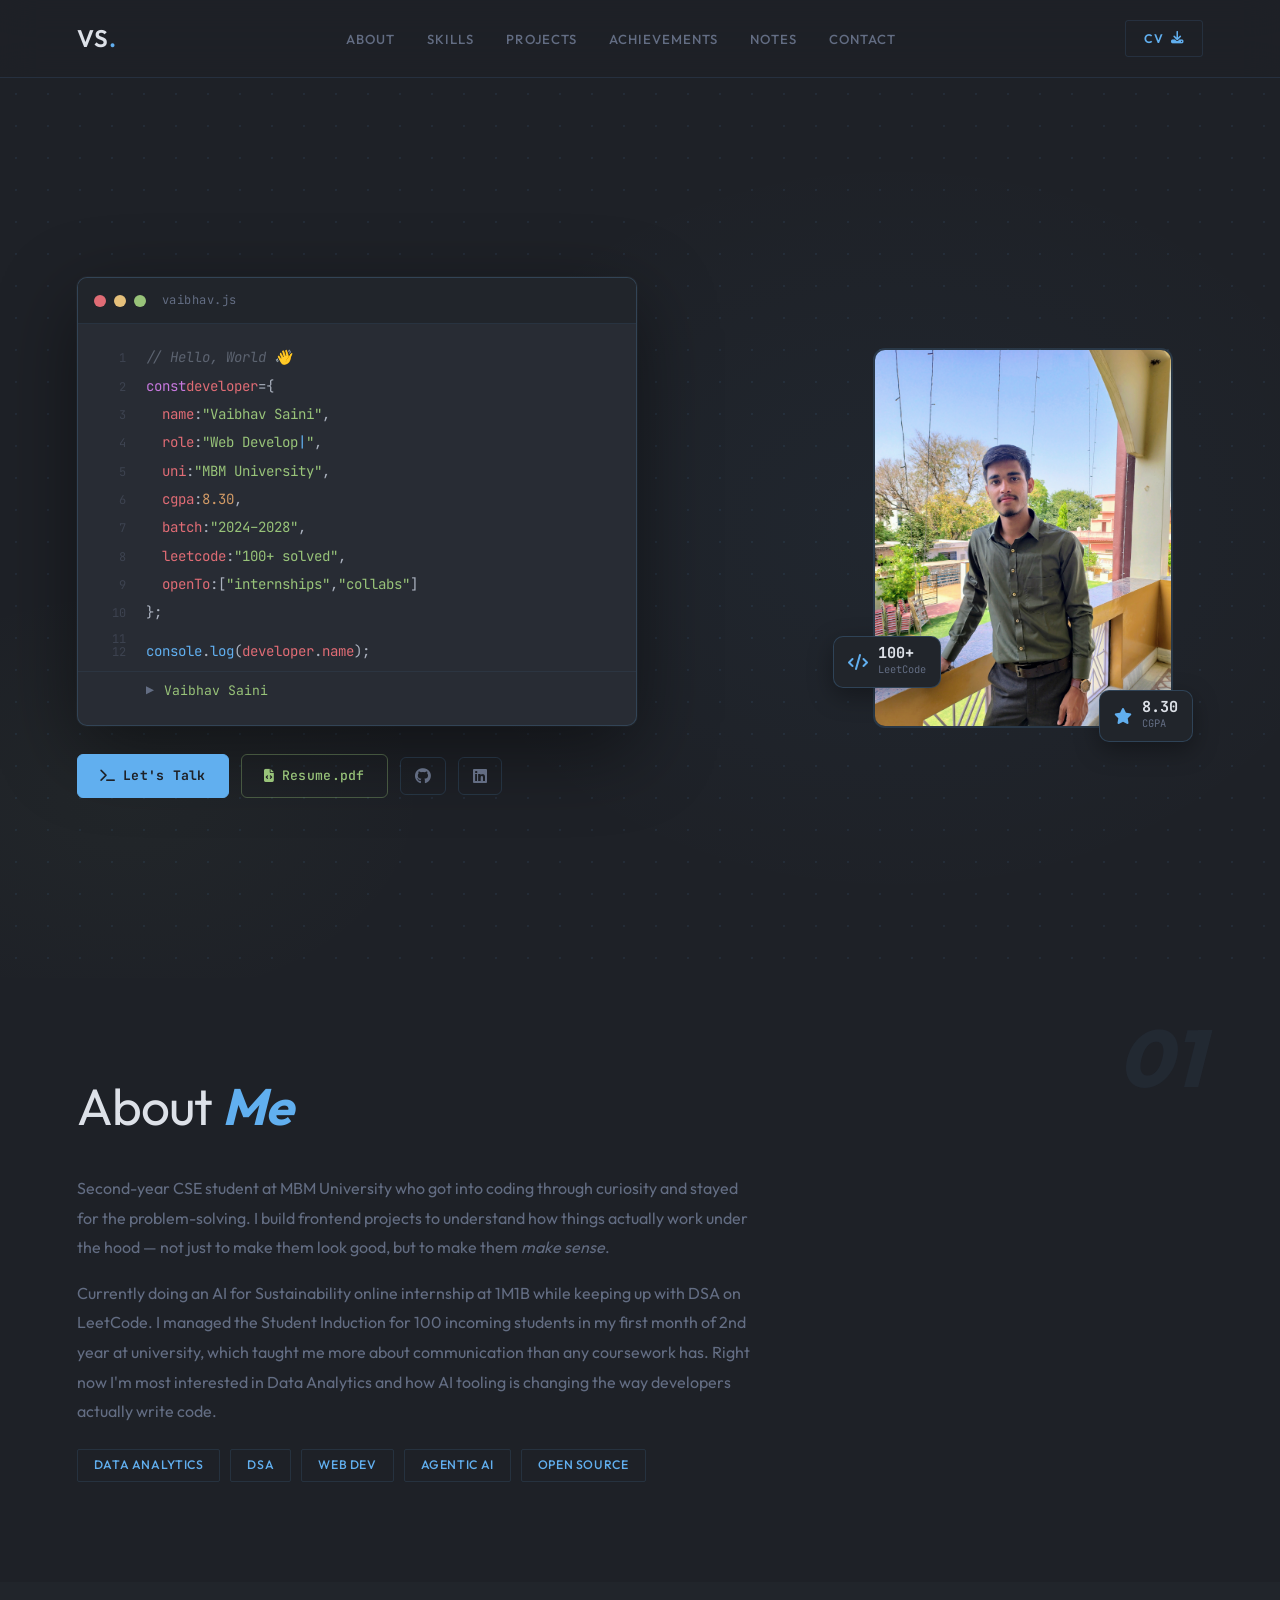
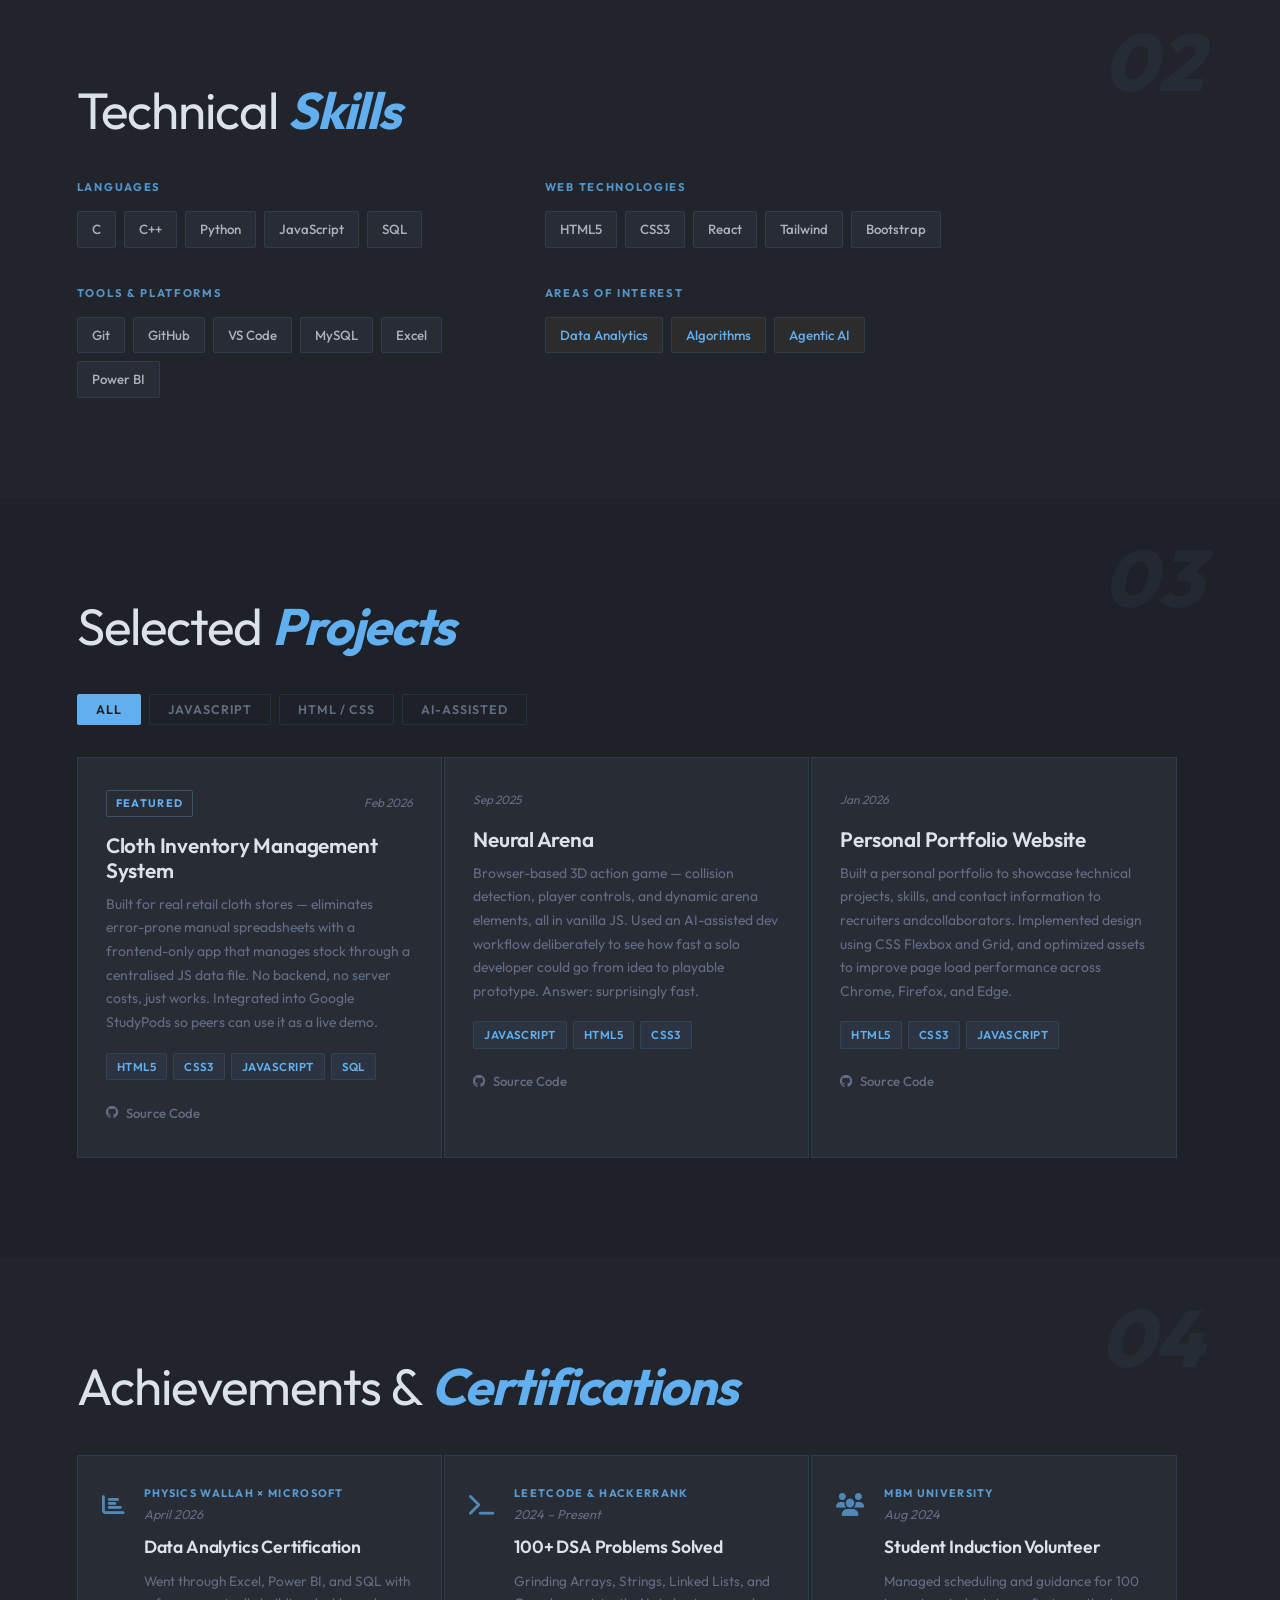
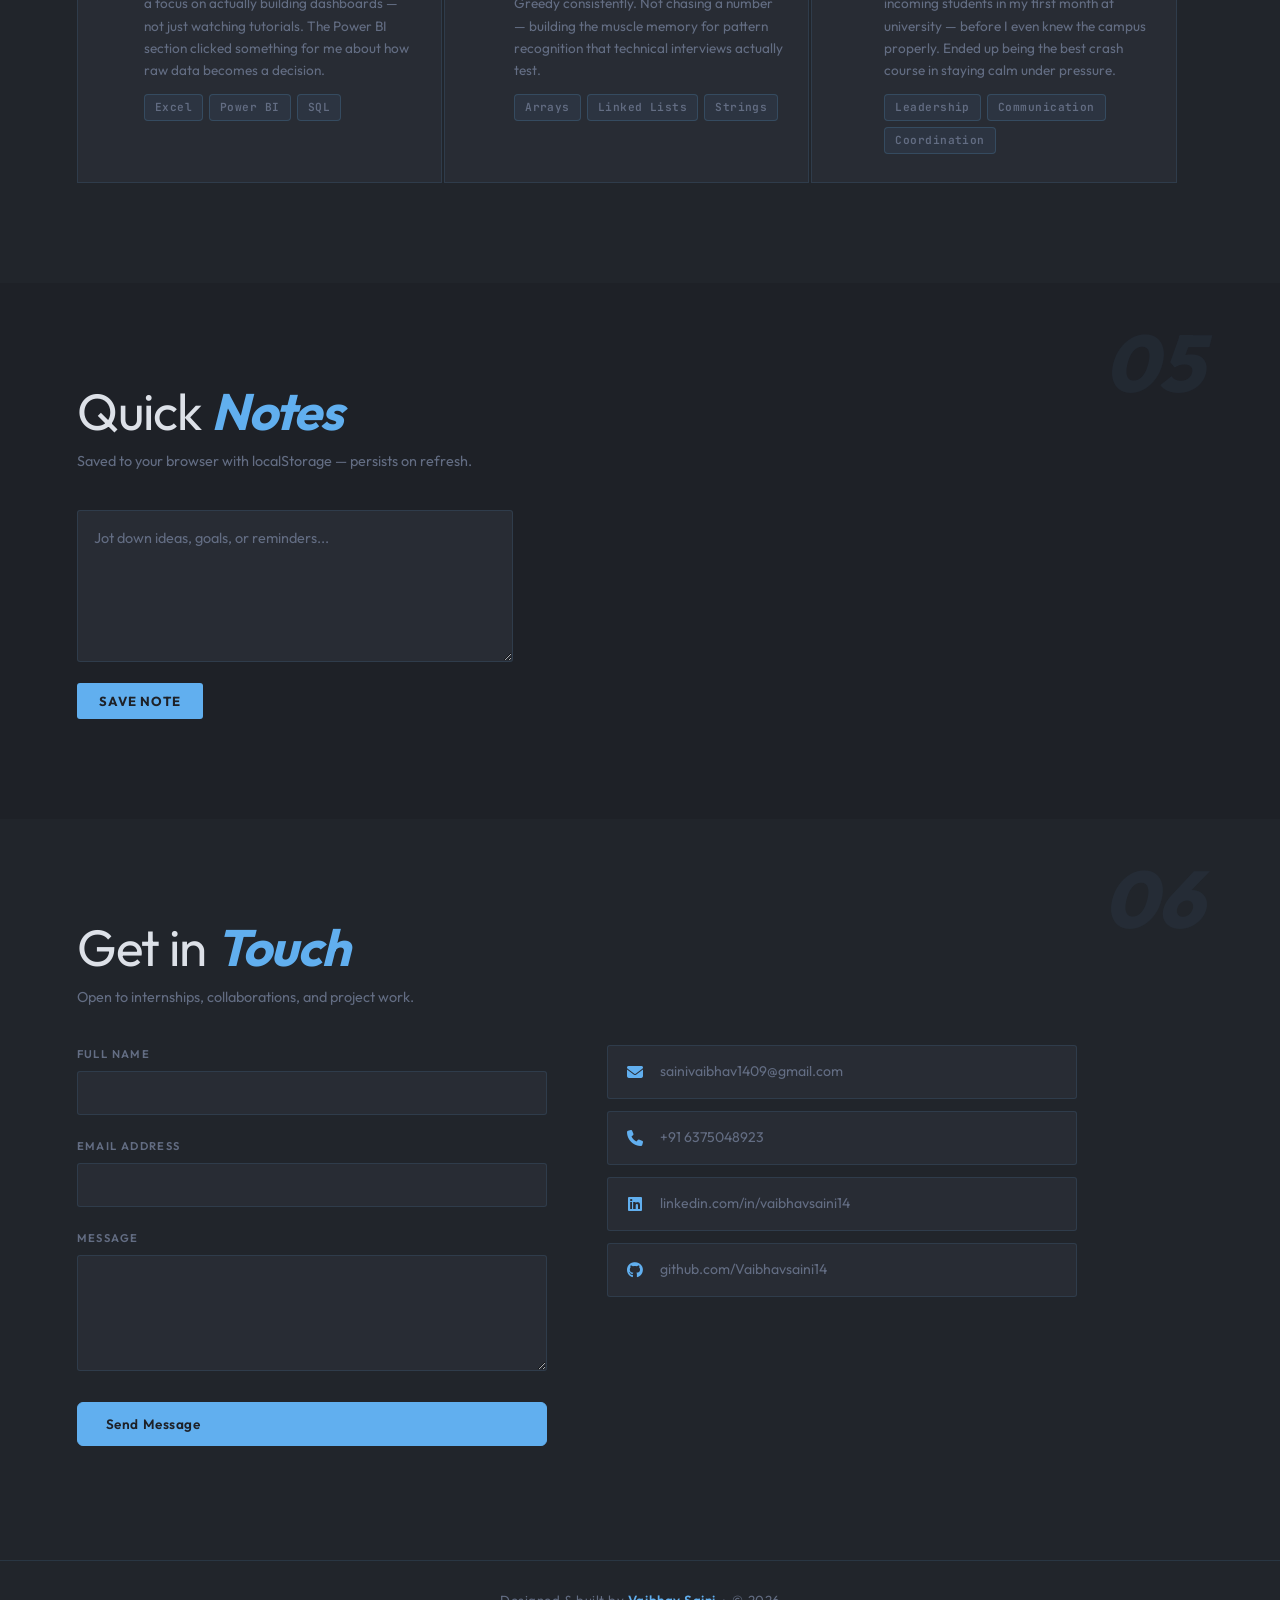
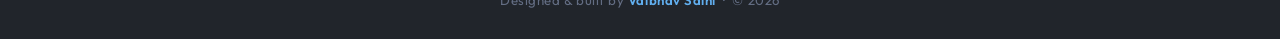
==== commit 3512b45d: "Changed Links of projects" ====
--- a/Task - 4/index.html
+++ b/Task - 4/index.html
@@ -30,7 +30,6 @@
     <div class="hero-bg-grid"></div>
 
     <div class="hero-inner">
-      <!-- LEFT: code block intro -->
       <div class="hero-left">
         <div class="code-block">
           <div class="code-bar">
@@ -70,7 +69,6 @@
         </div>
       </div>
 
-      <!-- RIGHT: photo + stat chips -->
       <div class="hero-right">
         <div class="photo-wrap">
           <img src="My Pic.jpg" alt="Vaibhav Saini" class="hero-photo" />
